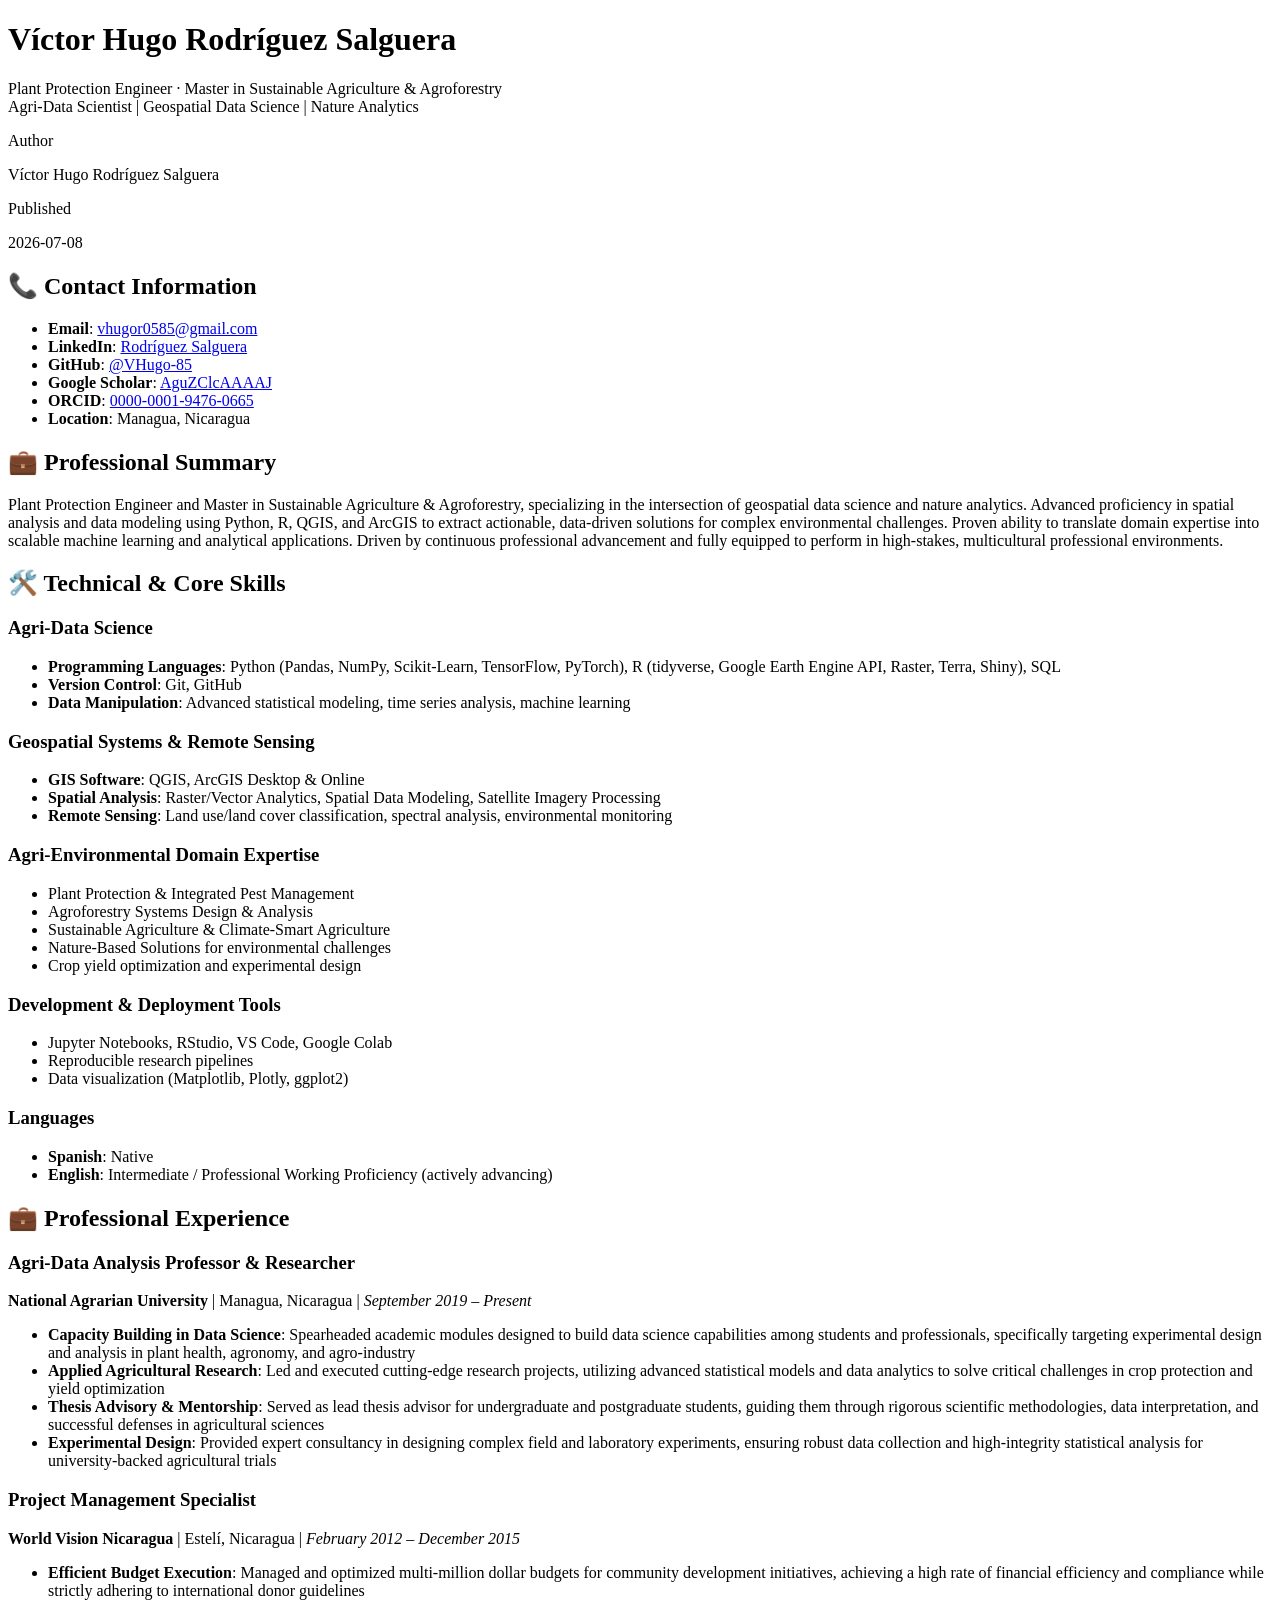
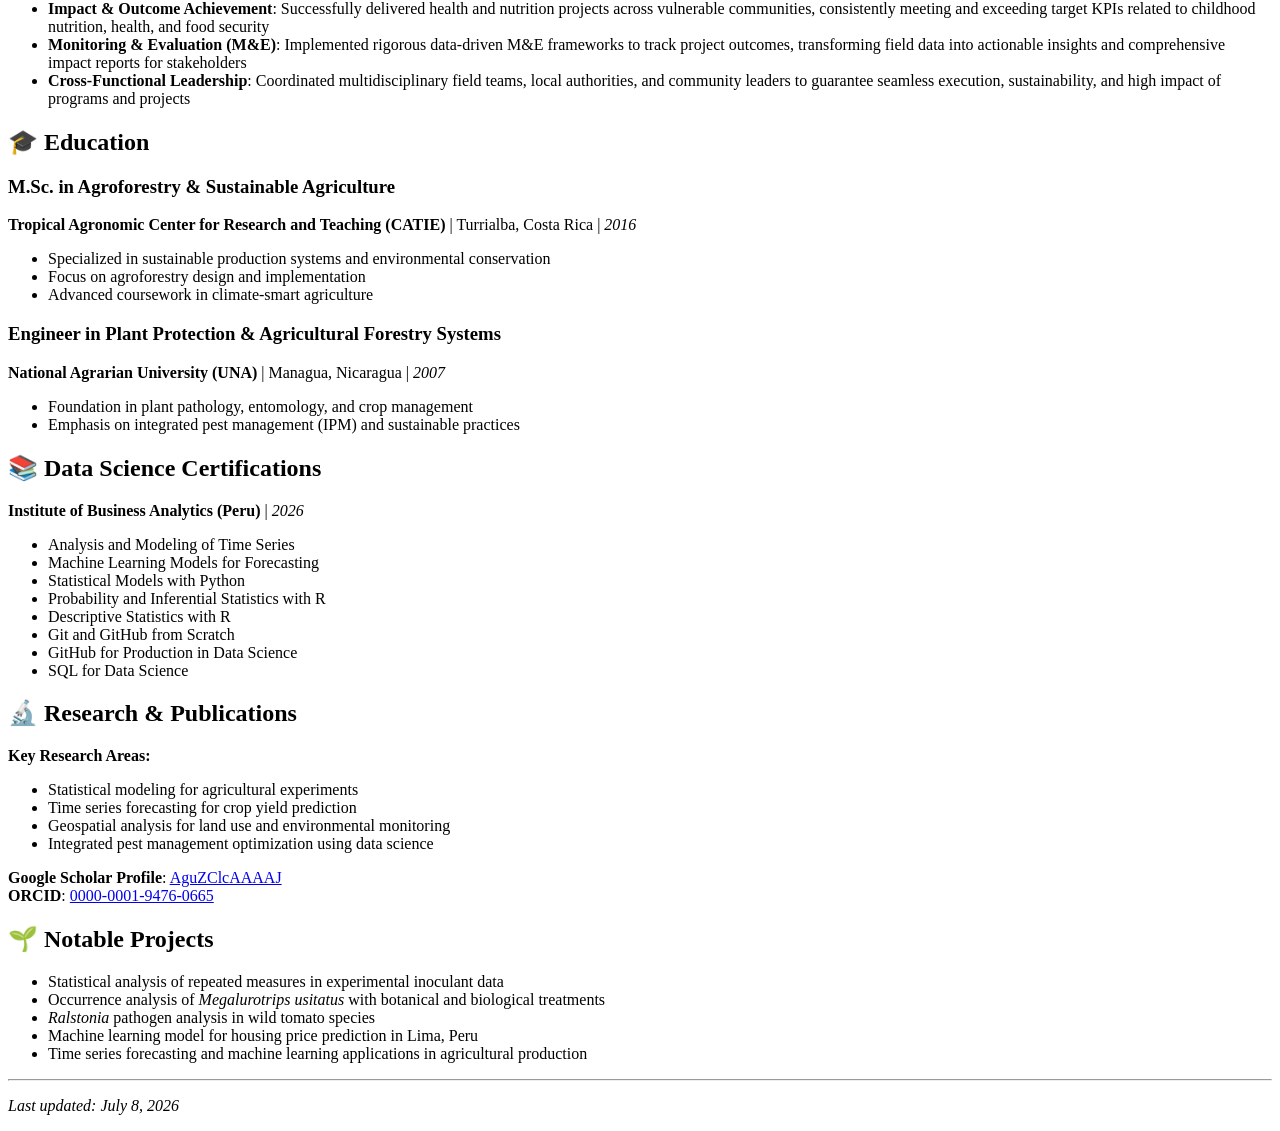
==== docs/resume.html @ 68adf948 "Create resume.html for GitHub Pages" ====
<!DOCTYPE html>
<html xmlns="http://www.w3.org/1999/xhtml" lang="en" xml:lang="en"><head>
<meta charset="utf-8">
<meta name="generator" content="quarto-1.3.450">
<meta name="viewport" content="width=device-width, initial-scale=1.0, user-scalable=yes">
<meta name="author" content="Víctor Hugo Rodríguez Salguera">
<title>Víctor Hugo Rodríguez Salguera</title>
<style>
code{white-space: pre-wrap;}
span.smallcaps{font-variant: small-caps;}
div.columns{display: flex; gap: min(4vw, 1.5em);}
div.column{flex: auto; overflow-x: auto;}
div.hanging-indent{margin-left: 1.5em; text-indent: -1.5em;}
ul.task-list{list-style: none;}
ul.task-list li input[type="checkbox"]{width: 0.8em; margin: 0 0.8em 0.2em -1.6em; vertical-align: middle;}
</style>
<link rel="stylesheet" href="styles.css">
</head>
<body>
<header id="title-block-header" class="quarto-title-block default">
<div class="quarto-title">
<h1 class="title">Víctor Hugo Rodríguez Salguera</h1>
<p class="subtitle">Plant Protection Engineer · Master in Sustainable Agriculture &amp; Agroforestry<br>Agri-Data Scientist | Geospatial Data Science | Nature Analytics</p>
</div>
<div class="quarto-meta">
<div>
<div class="quarto-meta-row">
<div class="quarto-meta-label">Author</div>
<div class="quarto-meta-content">
<p>Víctor Hugo Rodríguez Salguera</p>
</div>
</div>
</div>
<div>
<div class="quarto-meta-row">
<div class="quarto-meta-label">Published</div>
<div class="quarto-meta-content">
<p><span id="today">2026-07-08</span></p>
</div>
</div>
</div>
</div>
</header>
<section id="contact-information" class="level2">
<h2>📞 Contact Information</h2>
<ul>
<li><strong>Email</strong>: <a href="mailto:vhugor0585@gmail.com">vhugor0585@gmail.com</a></li>
<li><strong>LinkedIn</strong>: <a href="https://www.linkedin.com/in/rodr%C3%ADguez-salguera/?skipRedirect=true">Rodríguez Salguera</a></li>
<li><strong>GitHub</strong>: <a href="https://github.com/VHugo-85">@VHugo-85</a></li>
<li><strong>Google Scholar</strong>: <a href="https://scholar.google.com/citations?user=AguZClcAAAAJ&hl=es">AguZClcAAAAJ</a></li>
<li><strong>ORCID</strong>: <a href="https://orcid.org/0000-0001-9476-0665">0000-0001-9476-0665</a></li>
<li><strong>Location</strong>: Managua, Nicaragua</li>
</ul>
</section>
<section id="professional-summary" class="level2">
<h2>💼 Professional Summary</h2>
<p>Plant Protection Engineer and Master in Sustainable Agriculture &amp; Agroforestry, specializing in the intersection of geospatial data science and nature analytics. Advanced proficiency in spatial analysis and data modeling using Python, R, QGIS, and ArcGIS to extract actionable, data-driven solutions for complex environmental challenges. Proven ability to translate domain expertise into scalable machine learning and analytical applications. Driven by continuous professional advancement and fully equipped to perform in high-stakes, multicultural professional environments.</p>
</section>
<section id="technical-core-skills" class="level2">
<h2>🛠️ Technical &amp; Core Skills</h2>
<section id="agri-data-science" class="level3">
<h3>Agri-Data Science</h3>
<ul>
<li><strong>Programming Languages</strong>: Python (Pandas, NumPy, Scikit-Learn, TensorFlow, PyTorch), R (tidyverse, Google Earth Engine API, Raster, Terra, Shiny), SQL</li>
<li><strong>Version Control</strong>: Git, GitHub</li>
<li><strong>Data Manipulation</strong>: Advanced statistical modeling, time series analysis, machine learning</li>
</ul>
</section>
<section id="geospatial-systems-remote-sensing" class="level3">
<h3>Geospatial Systems &amp; Remote Sensing</h3>
<ul>
<li><strong>GIS Software</strong>: QGIS, ArcGIS Desktop &amp; Online</li>
<li><strong>Spatial Analysis</strong>: Raster/Vector Analytics, Spatial Data Modeling, Satellite Imagery Processing</li>
<li><strong>Remote Sensing</strong>: Land use/land cover classification, spectral analysis, environmental monitoring</li>
</ul>
</section>
<section id="agri-environmental-domain-expertise" class="level3">
<h3>Agri-Environmental Domain Expertise</h3>
<ul>
<li>Plant Protection &amp; Integrated Pest Management</li>
<li>Agroforestry Systems Design &amp; Analysis</li>
<li>Sustainable Agriculture &amp; Climate-Smart Agriculture</li>
<li>Nature-Based Solutions for environmental challenges</li>
<li>Crop yield optimization and experimental design</li>
</ul>
</section>
<section id="development-deployment-tools" class="level3">
<h3>Development &amp; Deployment Tools</h3>
<ul>
<li>Jupyter Notebooks, RStudio, VS Code, Google Colab</li>
<li>Reproducible research pipelines</li>
<li>Data visualization (Matplotlib, Plotly, ggplot2)</li>
</ul>
</section>
<section id="languages" class="level3">
<h3>Languages</h3>
<ul>
<li><strong>Spanish</strong>: Native</li>
<li><strong>English</strong>: Intermediate / Professional Working Proficiency (actively advancing)</li>
</ul>
</section>
</section>
<section id="professional-experience" class="level2">
<h2>💼 Professional Experience</h2>
<section id="agri-data-analysis-professor-researcher" class="level3">
<h3>Agri-Data Analysis Professor &amp; Researcher</h3>
<p><strong>National Agrarian University</strong> | Managua, Nicaragua | <em>September 2019 – Present</em></p>
<ul>
<li><strong>Capacity Building in Data Science</strong>: Spearheaded academic modules designed to build data science capabilities among students and professionals, specifically targeting experimental design and analysis in plant health, agronomy, and agro-industry</li>
<li><strong>Applied Agricultural Research</strong>: Led and executed cutting-edge research projects, utilizing advanced statistical models and data analytics to solve critical challenges in crop protection and yield optimization</li>
<li><strong>Thesis Advisory &amp; Mentorship</strong>: Served as lead thesis advisor for undergraduate and postgraduate students, guiding them through rigorous scientific methodologies, data interpretation, and successful defenses in agricultural sciences</li>
<li><strong>Experimental Design</strong>: Provided expert consultancy in designing complex field and laboratory experiments, ensuring robust data collection and high-integrity statistical analysis for university-backed agricultural trials</li>
</ul>
</section>
<section id="project-management-specialist" class="level3">
<h3>Project Management Specialist</h3>
<p><strong>World Vision Nicaragua</strong> | Estelí, Nicaragua | <em>February 2012 – December 2015</em></p>
<ul>
<li><strong>Efficient Budget Execution</strong>: Managed and optimized multi-million dollar budgets for community development initiatives, achieving a high rate of financial efficiency and compliance while strictly adhering to international donor guidelines</li>
<li><strong>Impact &amp; Outcome Achievement</strong>: Successfully delivered health and nutrition projects across vulnerable communities, consistently meeting and exceeding target KPIs related to childhood nutrition, health, and food security</li>
<li><strong>Monitoring &amp; Evaluation (M&amp;E)</strong>: Implemented rigorous data-driven M&amp;E frameworks to track project outcomes, transforming field data into actionable insights and comprehensive impact reports for stakeholders</li>
<li><strong>Cross-Functional Leadership</strong>: Coordinated multidisciplinary field teams, local authorities, and community leaders to guarantee seamless execution, sustainability, and high impact of programs and projects</li>
</ul>
</section>
</section>
<section id="education" class="level2">
<h2>🎓 Education</h2>
<section id="m.sc.-in-agroforestry-sustainable-agriculture" class="level3">
<h3>M.Sc. in Agroforestry &amp; Sustainable Agriculture</h3>
<p><strong>Tropical Agronomic Center for Research and Teaching (CATIE)</strong> | Turrialba, Costa Rica | <em>2016</em></p>
<ul>
<li>Specialized in sustainable production systems and environmental conservation</li>
<li>Focus on agroforestry design and implementation</li>
<li>Advanced coursework in climate-smart agriculture</li>
</ul>
</section>
<section id="engineer-in-plant-protection-agricultural-forestry-systems" class="level3">
<h3>Engineer in Plant Protection &amp; Agricultural Forestry Systems</h3>
<p><strong>National Agrarian University (UNA)</strong> | Managua, Nicaragua | <em>2007</em></p>
<ul>
<li>Foundation in plant pathology, entomology, and crop management</li>
<li>Emphasis on integrated pest management (IPM) and sustainable practices</li>
</ul>
</section>
</section>
<section id="data-science-certifications" class="level2">
<h2>📚 Data Science Certifications</h2>
<p><strong>Institute of Business Analytics (Peru)</strong> | <em>2026</em></p>
<ul>
<li>Analysis and Modeling of Time Series</li>
<li>Machine Learning Models for Forecasting</li>
<li>Statistical Models with Python</li>
<li>Probability and Inferential Statistics with R</li>
<li>Descriptive Statistics with R</li>
<li>Git and GitHub from Scratch</li>
<li>GitHub for Production in Data Science</li>
<li>SQL for Data Science</li>
</ul>
</section>
<section id="research-publications" class="level2">
<h2>🔬 Research &amp; Publications</h2>
<p><strong>Key Research Areas:</strong></p>
<ul>
<li>Statistical modeling for agricultural experiments</li>
<li>Time series forecasting for crop yield prediction</li>
<li>Geospatial analysis for land use and environmental monitoring</li>
<li>Integrated pest management optimization using data science</li>
</ul>
<p><strong>Google Scholar Profile</strong>: <a href="https://scholar.google.com/citations?user=AguZClcAAAAJ&hl=es">AguZClcAAAAJ</a><br>
<strong>ORCID</strong>: <a href="https://orcid.org/0000-0001-9476-0665">0000-0001-9476-0665</a></p>
</section>
<section id="notable-projects" class="level2">
<h2>🌱 Notable Projects</h2>
<ul>
<li>Statistical analysis of repeated measures in experimental inoculant data</li>
<li>Occurrence analysis of <em>Megalurotrips usitatus</em> with botanical and biological treatments</li>
<li><em>Ralstonia</em> pathogen analysis in wild tomato species</li>
<li>Machine learning model for housing price prediction in Lima, Peru</li>
<li>Time series forecasting and machine learning applications in agricultural production</li>
</ul>
</section>
<hr>
<p><em>Last updated: July 8, 2026</em></p>
</body></html>
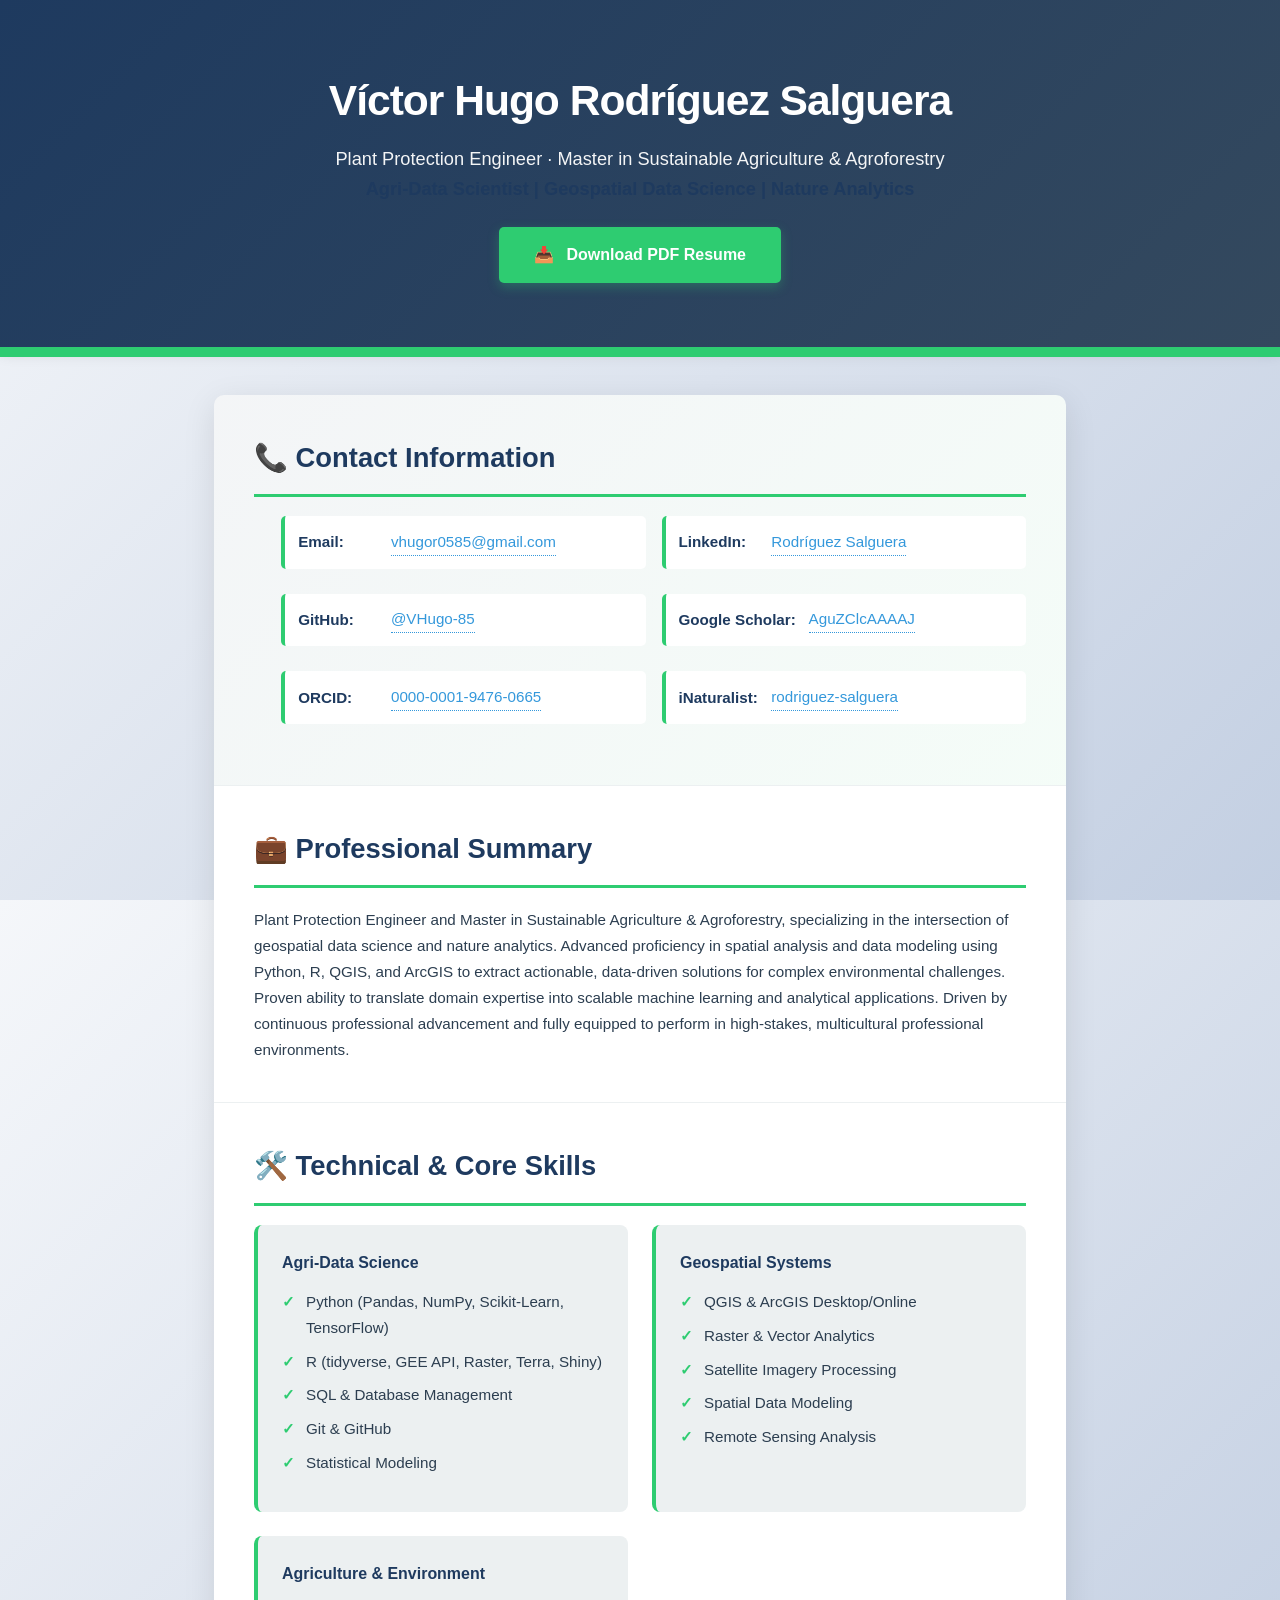
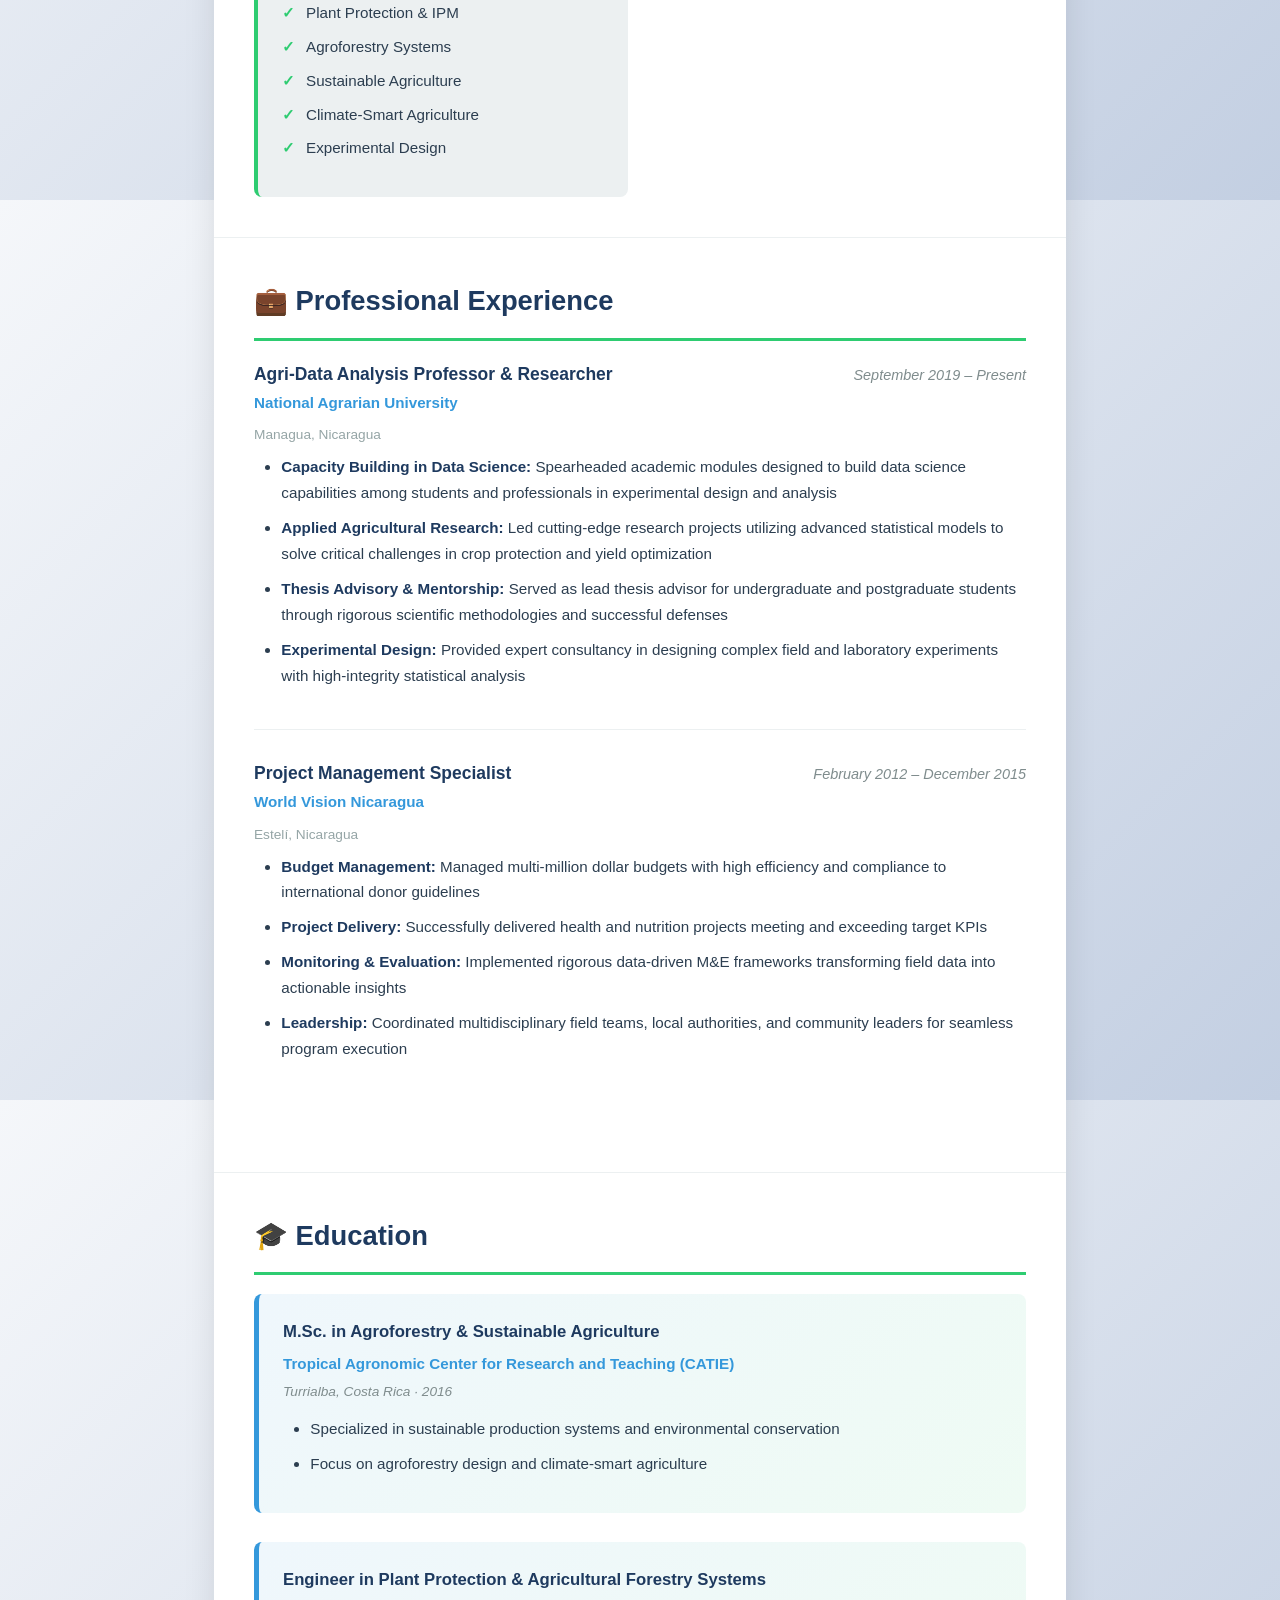
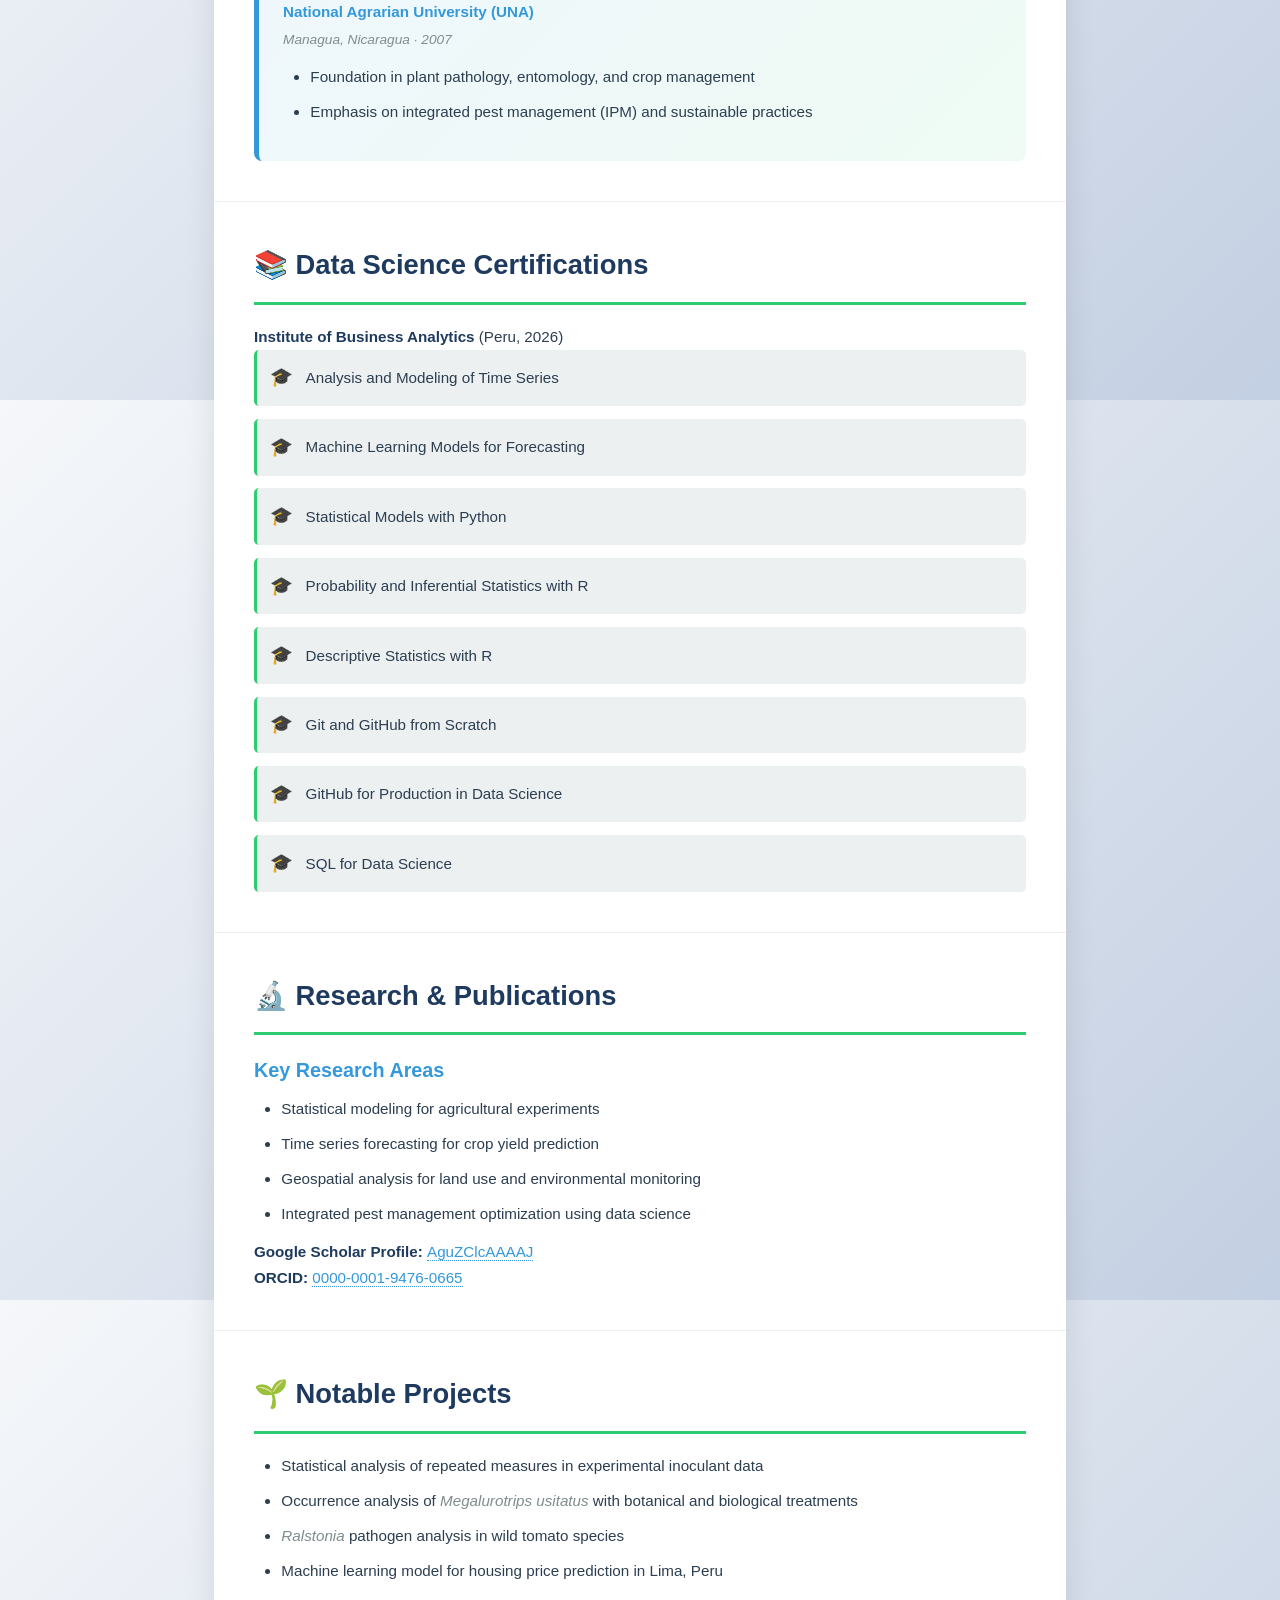
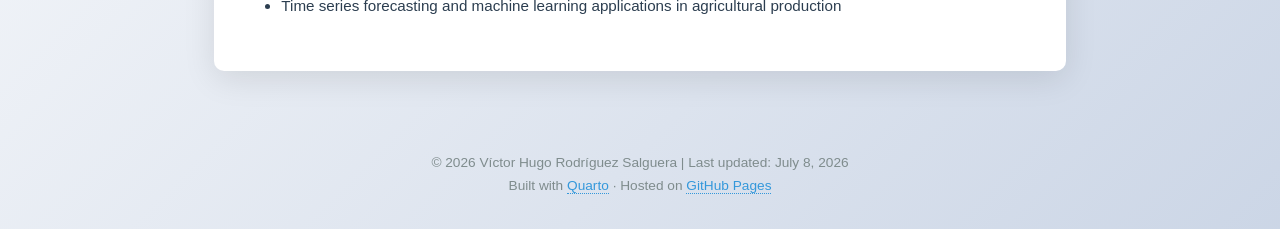
==== commit f987c327: "Update resume.html and styles.css with professional design and PDF download button" ====
--- a/docs/resume.html
+++ b/docs/resume.html
@@ -1,184 +1,194 @@
 <!DOCTYPE html>
-<html xmlns="http://www.w3.org/1999/xhtml" lang="en" xml:lang="en"><head>
-<meta charset="utf-8">
-<meta name="generator" content="quarto-1.3.450">
-<meta name="viewport" content="width=device-width, initial-scale=1.0, user-scalable=yes">
-<meta name="author" content="Víctor Hugo Rodríguez Salguera">
-<title>Víctor Hugo Rodríguez Salguera</title>
-<style>
-code{white-space: pre-wrap;}
-span.smallcaps{font-variant: small-caps;}
-div.columns{display: flex; gap: min(4vw, 1.5em);}
-div.column{flex: auto; overflow-x: auto;}
-div.hanging-indent{margin-left: 1.5em; text-indent: -1.5em;}
-ul.task-list{list-style: none;}
-ul.task-list li input[type="checkbox"]{width: 0.8em; margin: 0 0.8em 0.2em -1.6em; vertical-align: middle;}
-</style>
-<link rel="stylesheet" href="styles.css">
+<html lang="en">
+<head>
+    <meta charset="UTF-8">
+    <meta name="viewport" content="width=device-width, initial-scale=1.0">
+    <meta name="description" content="Professional Resume - Víctor Hugo Rodríguez Salguera | Agri-Data Scientist">
+    <meta name="author" content="Víctor Hugo Rodríguez Salguera">
+    <title>Víctor Hugo Rodríguez Salguera | Agri-Data Scientist</title>
+    <link rel="stylesheet" href="styles.css">
 </head>
 <body>
-<header id="title-block-header" class="quarto-title-block default">
-<div class="quarto-title">
-<h1 class="title">Víctor Hugo Rodríguez Salguera</h1>
-<p class="subtitle">Plant Protection Engineer · Master in Sustainable Agriculture &amp; Agroforestry<br>Agri-Data Scientist | Geospatial Data Science | Nature Analytics</p>
-</div>
-<div class="quarto-meta">
-<div>
-<div class="quarto-meta-row">
-<div class="quarto-meta-label">Author</div>
-<div class="quarto-meta-content">
-<p>Víctor Hugo Rodríguez Salguera</p>
-</div>
-</div>
-</div>
-<div>
-<div class="quarto-meta-row">
-<div class="quarto-meta-label">Published</div>
-<div class="quarto-meta-content">
-<p><span id="today">2026-07-08</span></p>
-</div>
-</div>
-</div>
-</div>
-</header>
-<section id="contact-information" class="level2">
-<h2>📞 Contact Information</h2>
-<ul>
-<li><strong>Email</strong>: <a href="mailto:vhugor0585@gmail.com">vhugor0585@gmail.com</a></li>
-<li><strong>LinkedIn</strong>: <a href="https://www.linkedin.com/in/rodr%C3%ADguez-salguera/?skipRedirect=true">Rodríguez Salguera</a></li>
-<li><strong>GitHub</strong>: <a href="https://github.com/VHugo-85">@VHugo-85</a></li>
-<li><strong>Google Scholar</strong>: <a href="https://scholar.google.com/citations?user=AguZClcAAAAJ&hl=es">AguZClcAAAAJ</a></li>
-<li><strong>ORCID</strong>: <a href="https://orcid.org/0000-0001-9476-0665">0000-0001-9476-0665</a></li>
-<li><strong>Location</strong>: Managua, Nicaragua</li>
-</ul>
-</section>
-<section id="professional-summary" class="level2">
-<h2>💼 Professional Summary</h2>
-<p>Plant Protection Engineer and Master in Sustainable Agriculture &amp; Agroforestry, specializing in the intersection of geospatial data science and nature analytics. Advanced proficiency in spatial analysis and data modeling using Python, R, QGIS, and ArcGIS to extract actionable, data-driven solutions for complex environmental challenges. Proven ability to translate domain expertise into scalable machine learning and analytical applications. Driven by continuous professional advancement and fully equipped to perform in high-stakes, multicultural professional environments.</p>
-</section>
-<section id="technical-core-skills" class="level2">
-<h2>🛠️ Technical &amp; Core Skills</h2>
-<section id="agri-data-science" class="level3">
-<h3>Agri-Data Science</h3>
-<ul>
-<li><strong>Programming Languages</strong>: Python (Pandas, NumPy, Scikit-Learn, TensorFlow, PyTorch), R (tidyverse, Google Earth Engine API, Raster, Terra, Shiny), SQL</li>
-<li><strong>Version Control</strong>: Git, GitHub</li>
-<li><strong>Data Manipulation</strong>: Advanced statistical modeling, time series analysis, machine learning</li>
-</ul>
-</section>
-<section id="geospatial-systems-remote-sensing" class="level3">
-<h3>Geospatial Systems &amp; Remote Sensing</h3>
-<ul>
-<li><strong>GIS Software</strong>: QGIS, ArcGIS Desktop &amp; Online</li>
-<li><strong>Spatial Analysis</strong>: Raster/Vector Analytics, Spatial Data Modeling, Satellite Imagery Processing</li>
-<li><strong>Remote Sensing</strong>: Land use/land cover classification, spectral analysis, environmental monitoring</li>
-</ul>
-</section>
-<section id="agri-environmental-domain-expertise" class="level3">
-<h3>Agri-Environmental Domain Expertise</h3>
-<ul>
-<li>Plant Protection &amp; Integrated Pest Management</li>
-<li>Agroforestry Systems Design &amp; Analysis</li>
-<li>Sustainable Agriculture &amp; Climate-Smart Agriculture</li>
-<li>Nature-Based Solutions for environmental challenges</li>
-<li>Crop yield optimization and experimental design</li>
-</ul>
-</section>
-<section id="development-deployment-tools" class="level3">
-<h3>Development &amp; Deployment Tools</h3>
-<ul>
-<li>Jupyter Notebooks, RStudio, VS Code, Google Colab</li>
-<li>Reproducible research pipelines</li>
-<li>Data visualization (Matplotlib, Plotly, ggplot2)</li>
-</ul>
-</section>
-<section id="languages" class="level3">
-<h3>Languages</h3>
-<ul>
-<li><strong>Spanish</strong>: Native</li>
-<li><strong>English</strong>: Intermediate / Professional Working Proficiency (actively advancing)</li>
-</ul>
-</section>
-</section>
-<section id="professional-experience" class="level2">
-<h2>💼 Professional Experience</h2>
-<section id="agri-data-analysis-professor-researcher" class="level3">
-<h3>Agri-Data Analysis Professor &amp; Researcher</h3>
-<p><strong>National Agrarian University</strong> | Managua, Nicaragua | <em>September 2019 – Present</em></p>
-<ul>
-<li><strong>Capacity Building in Data Science</strong>: Spearheaded academic modules designed to build data science capabilities among students and professionals, specifically targeting experimental design and analysis in plant health, agronomy, and agro-industry</li>
-<li><strong>Applied Agricultural Research</strong>: Led and executed cutting-edge research projects, utilizing advanced statistical models and data analytics to solve critical challenges in crop protection and yield optimization</li>
-<li><strong>Thesis Advisory &amp; Mentorship</strong>: Served as lead thesis advisor for undergraduate and postgraduate students, guiding them through rigorous scientific methodologies, data interpretation, and successful defenses in agricultural sciences</li>
-<li><strong>Experimental Design</strong>: Provided expert consultancy in designing complex field and laboratory experiments, ensuring robust data collection and high-integrity statistical analysis for university-backed agricultural trials</li>
-</ul>
-</section>
-<section id="project-management-specialist" class="level3">
-<h3>Project Management Specialist</h3>
-<p><strong>World Vision Nicaragua</strong> | Estelí, Nicaragua | <em>February 2012 – December 2015</em></p>
-<ul>
-<li><strong>Efficient Budget Execution</strong>: Managed and optimized multi-million dollar budgets for community development initiatives, achieving a high rate of financial efficiency and compliance while strictly adhering to international donor guidelines</li>
-<li><strong>Impact &amp; Outcome Achievement</strong>: Successfully delivered health and nutrition projects across vulnerable communities, consistently meeting and exceeding target KPIs related to childhood nutrition, health, and food security</li>
-<li><strong>Monitoring &amp; Evaluation (M&amp;E)</strong>: Implemented rigorous data-driven M&amp;E frameworks to track project outcomes, transforming field data into actionable insights and comprehensive impact reports for stakeholders</li>
-<li><strong>Cross-Functional Leadership</strong>: Coordinated multidisciplinary field teams, local authorities, and community leaders to guarantee seamless execution, sustainability, and high impact of programs and projects</li>
-</ul>
-</section>
-</section>
-<section id="education" class="level2">
-<h2>🎓 Education</h2>
-<section id="m.sc.-in-agroforestry-sustainable-agriculture" class="level3">
-<h3>M.Sc. in Agroforestry &amp; Sustainable Agriculture</h3>
-<p><strong>Tropical Agronomic Center for Research and Teaching (CATIE)</strong> | Turrialba, Costa Rica | <em>2016</em></p>
-<ul>
-<li>Specialized in sustainable production systems and environmental conservation</li>
-<li>Focus on agroforestry design and implementation</li>
-<li>Advanced coursework in climate-smart agriculture</li>
-</ul>
-</section>
-<section id="engineer-in-plant-protection-agricultural-forestry-systems" class="level3">
-<h3>Engineer in Plant Protection &amp; Agricultural Forestry Systems</h3>
-<p><strong>National Agrarian University (UNA)</strong> | Managua, Nicaragua | <em>2007</em></p>
-<ul>
-<li>Foundation in plant pathology, entomology, and crop management</li>
-<li>Emphasis on integrated pest management (IPM) and sustainable practices</li>
-</ul>
-</section>
-</section>
-<section id="data-science-certifications" class="level2">
-<h2>📚 Data Science Certifications</h2>
-<p><strong>Institute of Business Analytics (Peru)</strong> | <em>2026</em></p>
-<ul>
-<li>Analysis and Modeling of Time Series</li>
-<li>Machine Learning Models for Forecasting</li>
-<li>Statistical Models with Python</li>
-<li>Probability and Inferential Statistics with R</li>
-<li>Descriptive Statistics with R</li>
-<li>Git and GitHub from Scratch</li>
-<li>GitHub for Production in Data Science</li>
-<li>SQL for Data Science</li>
-</ul>
-</section>
-<section id="research-publications" class="level2">
-<h2>🔬 Research &amp; Publications</h2>
-<p><strong>Key Research Areas:</strong></p>
-<ul>
-<li>Statistical modeling for agricultural experiments</li>
-<li>Time series forecasting for crop yield prediction</li>
-<li>Geospatial analysis for land use and environmental monitoring</li>
-<li>Integrated pest management optimization using data science</li>
-</ul>
-<p><strong>Google Scholar Profile</strong>: <a href="https://scholar.google.com/citations?user=AguZClcAAAAJ&hl=es">AguZClcAAAAJ</a><br>
-<strong>ORCID</strong>: <a href="https://orcid.org/0000-0001-9476-0665">0000-0001-9476-0665</a></p>
-</section>
-<section id="notable-projects" class="level2">
-<h2>🌱 Notable Projects</h2>
-<ul>
-<li>Statistical analysis of repeated measures in experimental inoculant data</li>
-<li>Occurrence analysis of <em>Megalurotrips usitatus</em> with botanical and biological treatments</li>
-<li><em>Ralstonia</em> pathogen analysis in wild tomato species</li>
-<li>Machine learning model for housing price prediction in Lima, Peru</li>
-<li>Time series forecasting and machine learning applications in agricultural production</li>
-</ul>
-</section>
-<hr>
-<p><em>Last updated: July 8, 2026</em></p>
-</body></html>
+    <header>
+        <div class="header-content">
+            <h1>Víctor Hugo Rodríguez Salguera</h1>
+            <p class="subtitle">
+                Plant Protection Engineer · Master in Sustainable Agriculture & Agroforestry<br>
+                <strong>Agri-Data Scientist | Geospatial Data Science | Nature Analytics</strong>
+            </p>
+            <a href="resume.pdf" class="download-btn" download>Download PDF Resume</a>
+        </div>
+    </header>
+
+    <div class="container">
+        <main>
+            <!-- Contact Section -->
+            <section class="contact-section">
+                <h2>📞 Contact Information</h2>
+                <ul>
+                    <li><strong>Email:</strong> <a href="mailto:vhugor0585@gmail.com">vhugor0585@gmail.com</a></li>
+                    <li><strong>LinkedIn:</strong> <a href="https://www.linkedin.com/in/rodr%C3%ADguez-salguera/?skipRedirect=true" target="_blank">Rodríguez Salguera</a></li>
+                    <li><strong>GitHub:</strong> <a href="https://github.com/VHugo-85" target="_blank">@VHugo-85</a></li>
+                    <li><strong>Google Scholar:</strong> <a href="https://scholar.google.com/citations?user=AguZClcAAAAJ&hl=es" target="_blank">AguZClcAAAAJ</a></li>
+                    <li><strong>ORCID:</strong> <a href="https://orcid.org/0000-0001-9476-0665" target="_blank">0000-0001-9476-0665</a></li>
+                    <li><strong>iNaturalist:</strong> <a href="https://www.inaturalist.org/people/rodriguez-salguera" target="_blank">rodriguez-salguera</a></li>
+                </ul>
+            </section>
+
+            <!-- Professional Summary -->
+            <section>
+                <h2>💼 Professional Summary</h2>
+                <p>Plant Protection Engineer and Master in Sustainable Agriculture & Agroforestry, specializing in the intersection of geospatial data science and nature analytics. Advanced proficiency in spatial analysis and data modeling using Python, R, QGIS, and ArcGIS to extract actionable, data-driven solutions for complex environmental challenges. Proven ability to translate domain expertise into scalable machine learning and analytical applications. Driven by continuous professional advancement and fully equipped to perform in high-stakes, multicultural professional environments.</p>
+            </section>
+
+            <!-- Technical Skills -->
+            <section>
+                <h2>🛠️ Technical & Core Skills</h2>
+                <div class="skills-grid">
+                    <div class="skill-category">
+                        <h4>Agri-Data Science</h4>
+                        <ul>
+                            <li>Python (Pandas, NumPy, Scikit-Learn, TensorFlow)</li>
+                            <li>R (tidyverse, GEE API, Raster, Terra, Shiny)</li>
+                            <li>SQL & Database Management</li>
+                            <li>Git & GitHub</li>
+                            <li>Statistical Modeling</li>
+                        </ul>
+                    </div>
+                    <div class="skill-category">
+                        <h4>Geospatial Systems</h4>
+                        <ul>
+                            <li>QGIS & ArcGIS Desktop/Online</li>
+                            <li>Raster & Vector Analytics</li>
+                            <li>Satellite Imagery Processing</li>
+                            <li>Spatial Data Modeling</li>
+                            <li>Remote Sensing Analysis</li>
+                        </ul>
+                    </div>
+                    <div class="skill-category">
+                        <h4>Agriculture & Environment</h4>
+                        <ul>
+                            <li>Plant Protection & IPM</li>
+                            <li>Agroforestry Systems</li>
+                            <li>Sustainable Agriculture</li>
+                            <li>Climate-Smart Agriculture</li>
+                            <li>Experimental Design</li>
+                        </ul>
+                    </div>
+                </div>
+            </section>
+
+            <!-- Professional Experience -->
+            <section>
+                <h2>💼 Professional Experience</h2>
+                
+                <div class="job-entry">
+                    <div class="job-header">
+                        <div>
+                            <div class="job-title">Agri-Data Analysis Professor & Researcher</div>
+                            <div class="job-company">National Agrarian University</div>
+                        </div>
+                        <div class="job-date">September 2019 – Present</div>
+                    </div>
+                    <div class="job-location">Managua, Nicaragua</div>
+                    <ul>
+                        <li><strong>Capacity Building in Data Science:</strong> Spearheaded academic modules designed to build data science capabilities among students and professionals in experimental design and analysis</li>
+                        <li><strong>Applied Agricultural Research:</strong> Led cutting-edge research projects utilizing advanced statistical models to solve critical challenges in crop protection and yield optimization</li>
+                        <li><strong>Thesis Advisory & Mentorship:</strong> Served as lead thesis advisor for undergraduate and postgraduate students through rigorous scientific methodologies and successful defenses</li>
+                        <li><strong>Experimental Design:</strong> Provided expert consultancy in designing complex field and laboratory experiments with high-integrity statistical analysis</li>
+                    </ul>
+                </div>
+
+                <div class="job-entry">
+                    <div class="job-header">
+                        <div>
+                            <div class="job-title">Project Management Specialist</div>
+                            <div class="job-company">World Vision Nicaragua</div>
+                        </div>
+                        <div class="job-date">February 2012 – December 2015</div>
+                    </div>
+                    <div class="job-location">Estelí, Nicaragua</div>
+                    <ul>
+                        <li><strong>Budget Management:</strong> Managed multi-million dollar budgets with high efficiency and compliance to international donor guidelines</li>
+                        <li><strong>Project Delivery:</strong> Successfully delivered health and nutrition projects meeting and exceeding target KPIs</li>
+                        <li><strong>Monitoring & Evaluation:</strong> Implemented rigorous data-driven M&E frameworks transforming field data into actionable insights</li>
+                        <li><strong>Leadership:</strong> Coordinated multidisciplinary field teams, local authorities, and community leaders for seamless program execution</li>
+                    </ul>
+                </div>
+            </section>
+
+            <!-- Education -->
+            <section>
+                <h2>🎓 Education</h2>
+                
+                <div class="education-entry">
+                    <div class="degree">M.Sc. in Agroforestry & Sustainable Agriculture</div>
+                    <div class="university">Tropical Agronomic Center for Research and Teaching (CATIE)</div>
+                    <div class="year">Turrialba, Costa Rica · 2016</div>
+                    <ul style="margin-top: 0.8rem;">
+                        <li>Specialized in sustainable production systems and environmental conservation</li>
+                        <li>Focus on agroforestry design and climate-smart agriculture</li>
+                    </ul>
+                </div>
+
+                <div class="education-entry">
+                    <div class="degree">Engineer in Plant Protection & Agricultural Forestry Systems</div>
+                    <div class="university">National Agrarian University (UNA)</div>
+                    <div class="year">Managua, Nicaragua · 2007</div>
+                    <ul style="margin-top: 0.8rem;">
+                        <li>Foundation in plant pathology, entomology, and crop management</li>
+                        <li>Emphasis on integrated pest management (IPM) and sustainable practices</li>
+                    </ul>
+                </div>
+            </section>
+
+            <!-- Certifications -->
+            <section>
+                <h2>📚 Data Science Certifications</h2>
+                <p><strong>Institute of Business Analytics</strong> (Peru, 2026)</p>
+                <div class="certifications-list">
+                    <div class="cert-item">Analysis and Modeling of Time Series</div>
+                    <div class="cert-item">Machine Learning Models for Forecasting</div>
+                    <div class="cert-item">Statistical Models with Python</div>
+                    <div class="cert-item">Probability and Inferential Statistics with R</div>
+                    <div class="cert-item">Descriptive Statistics with R</div>
+                    <div class="cert-item">Git and GitHub from Scratch</div>
+                    <div class="cert-item">GitHub for Production in Data Science</div>
+                    <div class="cert-item">SQL for Data Science</div>
+                </div>
+            </section>
+
+            <!-- Research & Publications -->
+            <section>
+                <h2>🔬 Research & Publications</h2>
+                <h3>Key Research Areas</h3>
+                <ul>
+                    <li>Statistical modeling for agricultural experiments</li>
+                    <li>Time series forecasting for crop yield prediction</li>
+                    <li>Geospatial analysis for land use and environmental monitoring</li>
+                    <li>Integrated pest management optimization using data science</li>
+                </ul>
+                <p><strong>Google Scholar Profile:</strong> <a href="https://scholar.google.com/citations?user=AguZClcAAAAJ&hl=es" target="_blank">AguZClcAAAAJ</a><br>
+                <strong>ORCID:</strong> <a href="https://orcid.org/0000-0001-9476-0665" target="_blank">0000-0001-9476-0665</a></p>
+            </section>
+
+            <!-- Notable Projects -->
+            <section>
+                <h2>🌱 Notable Projects</h2>
+                <ul>
+                    <li>Statistical analysis of repeated measures in experimental inoculant data</li>
+                    <li>Occurrence analysis of <em>Megalurotrips usitatus</em> with botanical and biological treatments</li>
+                    <li><em>Ralstonia</em> pathogen analysis in wild tomato species</li>
+                    <li>Machine learning model for housing price prediction in Lima, Peru</li>
+                    <li>Time series forecasting and machine learning applications in agricultural production</li>
+                </ul>
+            </section>
+        </main>
+    </div>
+
+    <footer>
+        <p>© 2026 Víctor Hugo Rodríguez Salguera | Last updated: July 8, 2026</p>
+        <p>Built with <a href="https://quarto.org" target="_blank">Quarto</a> · Hosted on <a href="https://pages.github.com" target="_blank">GitHub Pages</a></p>
+    </footer>
+</body>
+</html>
--- a/docs/styles.css
+++ b/docs/styles.css
@@ -0,0 +1,437 @@
+/* Professional Resume Styles */
+
+:root {
+  --primary-color: #1e3a5f;
+  --accent-color: #2ecc71;
+  --secondary-accent: #3498db;
+  --text-color: #2c3e50;
+  --light-gray: #ecf0f1;
+  --border-color: #bdc3c7;
+  --success: #27ae60;
+  --info: #2980b9;
+}
+
+* {
+  margin: 0;
+  padding: 0;
+  box-sizing: border-box;
+}
+
+html, body {
+  height: 100%;
+}
+
+body {
+  color: var(--text-color);
+  line-height: 1.7;
+  font-family: 'Segoe UI', Tahoma, Geneva, Verdana, sans-serif;
+  font-size: 0.95rem;
+  background: linear-gradient(135deg, #f5f7fa 0%, #c3cfe2 100%);
+  min-height: 100vh;
+}
+
+/* Header Section */
+header {
+  background: linear-gradient(135deg, var(--primary-color) 0%, #34495e 100%);
+  color: white;
+  padding: 4rem 2rem;
+  text-align: center;
+  box-shadow: 0 4px 15px rgba(0, 0, 0, 0.2);
+  position: relative;
+}
+
+header::after {
+  content: '';
+  position: absolute;
+  bottom: -10px;
+  left: 0;
+  right: 0;
+  height: 10px;
+  background: var(--accent-color);
+}
+
+.header-content {
+  max-width: 900px;
+  margin: 0 auto;
+}
+
+h1 {
+  font-size: 2.8em;
+  font-weight: 700;
+  margin-bottom: 0.5rem;
+  letter-spacing: -1px;
+}
+
+.subtitle {
+  font-size: 1.2em;
+  font-weight: 500;
+  opacity: 0.95;
+  margin-bottom: 1.5rem;
+  line-height: 1.6;
+}
+
+.download-btn {
+  display: inline-block;
+  background: var(--accent-color);
+  color: white;
+  padding: 0.9rem 2.2rem;
+  border: none;
+  border-radius: 5px;
+  font-size: 1rem;
+  font-weight: 600;
+  cursor: pointer;
+  text-decoration: none;
+  transition: all 0.3s cubic-bezier(0.4, 0, 0.2, 1);
+  box-shadow: 0 4px 12px rgba(46, 204, 113, 0.3);
+}
+
+.download-btn:hover {
+  background: #27ae60;
+  transform: translateY(-2px);
+  box-shadow: 0 6px 16px rgba(46, 204, 113, 0.4);
+}
+
+.download-btn::before {
+  content: '📥 ';
+  margin-right: 0.5rem;
+}
+
+/* Main Container */
+.container {
+  max-width: 900px;
+  margin: 3rem auto;
+  padding: 0 1.5rem;
+}
+
+main {
+  background: white;
+  border-radius: 10px;
+  box-shadow: 0 8px 32px rgba(0, 0, 0, 0.1);
+  overflow: hidden;
+}
+
+section {
+  padding: 2.5rem;
+  border-bottom: 1px solid var(--light-gray);
+}
+
+section:last-child {
+  border-bottom: none;
+}
+
+/* Typography */
+h2 {
+  color: var(--primary-color);
+  font-weight: 700;
+  font-size: 1.8em;
+  margin-bottom: 1.2rem;
+  padding-bottom: 0.8rem;
+  border-bottom: 3px solid var(--accent-color);
+  display: flex;
+  align-items: center;
+  gap: 0.8rem;
+}
+
+h3 {
+  color: var(--secondary-accent);
+  font-weight: 600;
+  font-size: 1.3em;
+  margin-top: 1.2rem;
+  margin-bottom: 0.5rem;
+}
+
+h4 {
+  color: var(--text-color);
+  font-weight: 600;
+  font-size: 1.05em;
+  margin-top: 0.8em;
+  margin-bottom: 0.3em;
+}
+
+strong {
+  color: var(--primary-color);
+  font-weight: 700;
+}
+
+em {
+  color: #7f8c8d;
+  font-style: italic;
+}
+
+/* Contact Information */
+.contact-section {
+  background: linear-gradient(135deg, rgba(30, 58, 95, 0.05) 0%, rgba(46, 204, 113, 0.05) 100%);
+}
+
+.contact-section ul {
+  list-style: none;
+  display: grid;
+  grid-template-columns: repeat(auto-fit, minmax(250px, 1fr));
+  gap: 1rem;
+}
+
+.contact-section li {
+  display: flex;
+  align-items: center;
+  gap: 0.8rem;
+  padding: 0.8rem;
+  background: white;
+  border-radius: 5px;
+  border-left: 4px solid var(--accent-color);
+}
+
+.contact-section strong {
+  min-width: 80px;
+}
+
+/* Lists */
+ul, ol {
+  margin-left: 1.8em;
+  margin-top: 0.5em;
+  margin-bottom: 0.8em;
+}
+
+li {
+  margin-bottom: 0.6em;
+  line-height: 1.7;
+}
+
+/* Links */
+a {
+  color: var(--secondary-accent);
+  text-decoration: none;
+  border-bottom: 1px dotted var(--secondary-accent);
+  transition: all 0.3s ease;
+  font-weight: 500;
+}
+
+a:hover {
+  color: var(--primary-color);
+  border-bottom: 2px solid var(--primary-color);
+  padding-bottom: 2px;
+}
+
+/* Job Entry */
+.job-entry {
+  margin-bottom: 1.8rem;
+  padding-bottom: 1.8rem;
+  border-bottom: 1px solid var(--light-gray);
+}
+
+.job-entry:last-child {
+  border-bottom: none;
+}
+
+.job-header {
+  display: flex;
+  justify-content: space-between;
+  align-items: baseline;
+  flex-wrap: wrap;
+  margin-bottom: 0.5rem;
+  gap: 1rem;
+}
+
+.job-title {
+  font-weight: 700;
+  color: var(--primary-color);
+  font-size: 1.15em;
+}
+
+.job-company {
+  font-weight: 600;
+  color: var(--secondary-accent);
+}
+
+.job-date {
+  color: #7f8c8d;
+  font-size: 0.95em;
+  font-style: italic;
+  white-space: nowrap;
+}
+
+.job-location {
+  color: #95a5a6;
+  font-size: 0.9em;
+}
+
+/* Skills Grid */
+.skills-grid {
+  display: grid;
+  grid-template-columns: repeat(auto-fit, minmax(280px, 1fr));
+  gap: 1.5rem;
+  margin-top: 1rem;
+}
+
+.skill-category {
+  background: var(--light-gray);
+  padding: 1.5rem;
+  border-radius: 8px;
+  border-left: 4px solid var(--accent-color);
+}
+
+.skill-category h4 {
+  color: var(--primary-color);
+  margin-top: 0;
+  margin-bottom: 0.8rem;
+}
+
+.skill-category ul {
+  margin-left: 0;
+  list-style: none;
+}
+
+.skill-category li {
+  padding-left: 1.5rem;
+  position: relative;
+  margin-bottom: 0.5rem;
+}
+
+.skill-category li::before {
+  content: '✓';
+  position: absolute;
+  left: 0;
+  color: var(--accent-color);
+  font-weight: bold;
+}
+
+/* Education Section */
+.education-entry {
+  margin-bottom: 1.8rem;
+  padding: 1.5rem;
+  background: linear-gradient(135deg, rgba(52, 152, 219, 0.08) 0%, rgba(46, 204, 113, 0.08) 100%);
+  border-radius: 8px;
+  border-left: 5px solid var(--secondary-accent);
+}
+
+.education-entry:last-child {
+  margin-bottom: 0;
+}
+
+.degree {
+  font-weight: 700;
+  color: var(--primary-color);
+  font-size: 1.1em;
+  margin-bottom: 0.3rem;
+}
+
+.university {
+  font-weight: 600;
+  color: var(--secondary-accent);
+  margin-bottom: 0.2rem;
+}
+
+.year {
+  color: #7f8c8d;
+  font-size: 0.9em;
+  font-style: italic;
+}
+
+/* Certification List */
+.certifications-list {
+  display: grid;
+  gap: 0.8rem;
+}
+
+.cert-item {
+  display: flex;
+  align-items: center;
+  gap: 0.8rem;
+  padding: 0.8rem;
+  background: var(--light-gray);
+  border-radius: 5px;
+  border-left: 3px solid var(--accent-color);
+}
+
+.cert-item::before {
+  content: '🎓';
+  font-size: 1.2em;
+  flex-shrink: 0;
+}
+
+/* Responsive */
+@media (max-width: 768px) {
+  header {
+    padding: 2.5rem 1.5rem;
+  }
+
+  h1 {
+    font-size: 2em;
+  }
+
+  .subtitle {
+    font-size: 1rem;
+  }
+
+  .job-header {
+    flex-direction: column;
+    align-items: flex-start;
+  }
+
+  .download-btn {
+    width: 100%;
+    padding: 1rem;
+    font-size: 1rem;
+  }
+
+  section {
+    padding: 1.5rem;
+  }
+
+  .skills-grid {
+    grid-template-columns: 1fr;
+  }
+}
+
+/* Print Styles */
+@media print {
+  body {
+    background: white;
+    margin: 0;
+    padding: 0;
+  }
+
+  header {
+    padding: 2rem;
+    background: var(--primary-color);
+  }
+
+  .download-btn {
+    display: none;
+  }
+
+  main {
+    box-shadow: none;
+    border-radius: 0;
+  }
+
+  section {
+    page-break-inside: avoid;
+    padding: 1.5rem;
+  }
+
+  h1, h2, h3 {
+    page-break-after: avoid;
+  }
+
+  ul, ol, li {
+    page-break-inside: avoid;
+  }
+
+  a {
+    color: var(--primary-color);
+    text-decoration: underline;
+    border: none;
+  }
+}
+
+/* Footer */
+footer {
+  text-align: center;
+  padding: 2rem;
+  color: #7f8c8d;
+  font-size: 0.9em;
+}
+
+footer a {
+  color: var(--secondary-accent);
+}
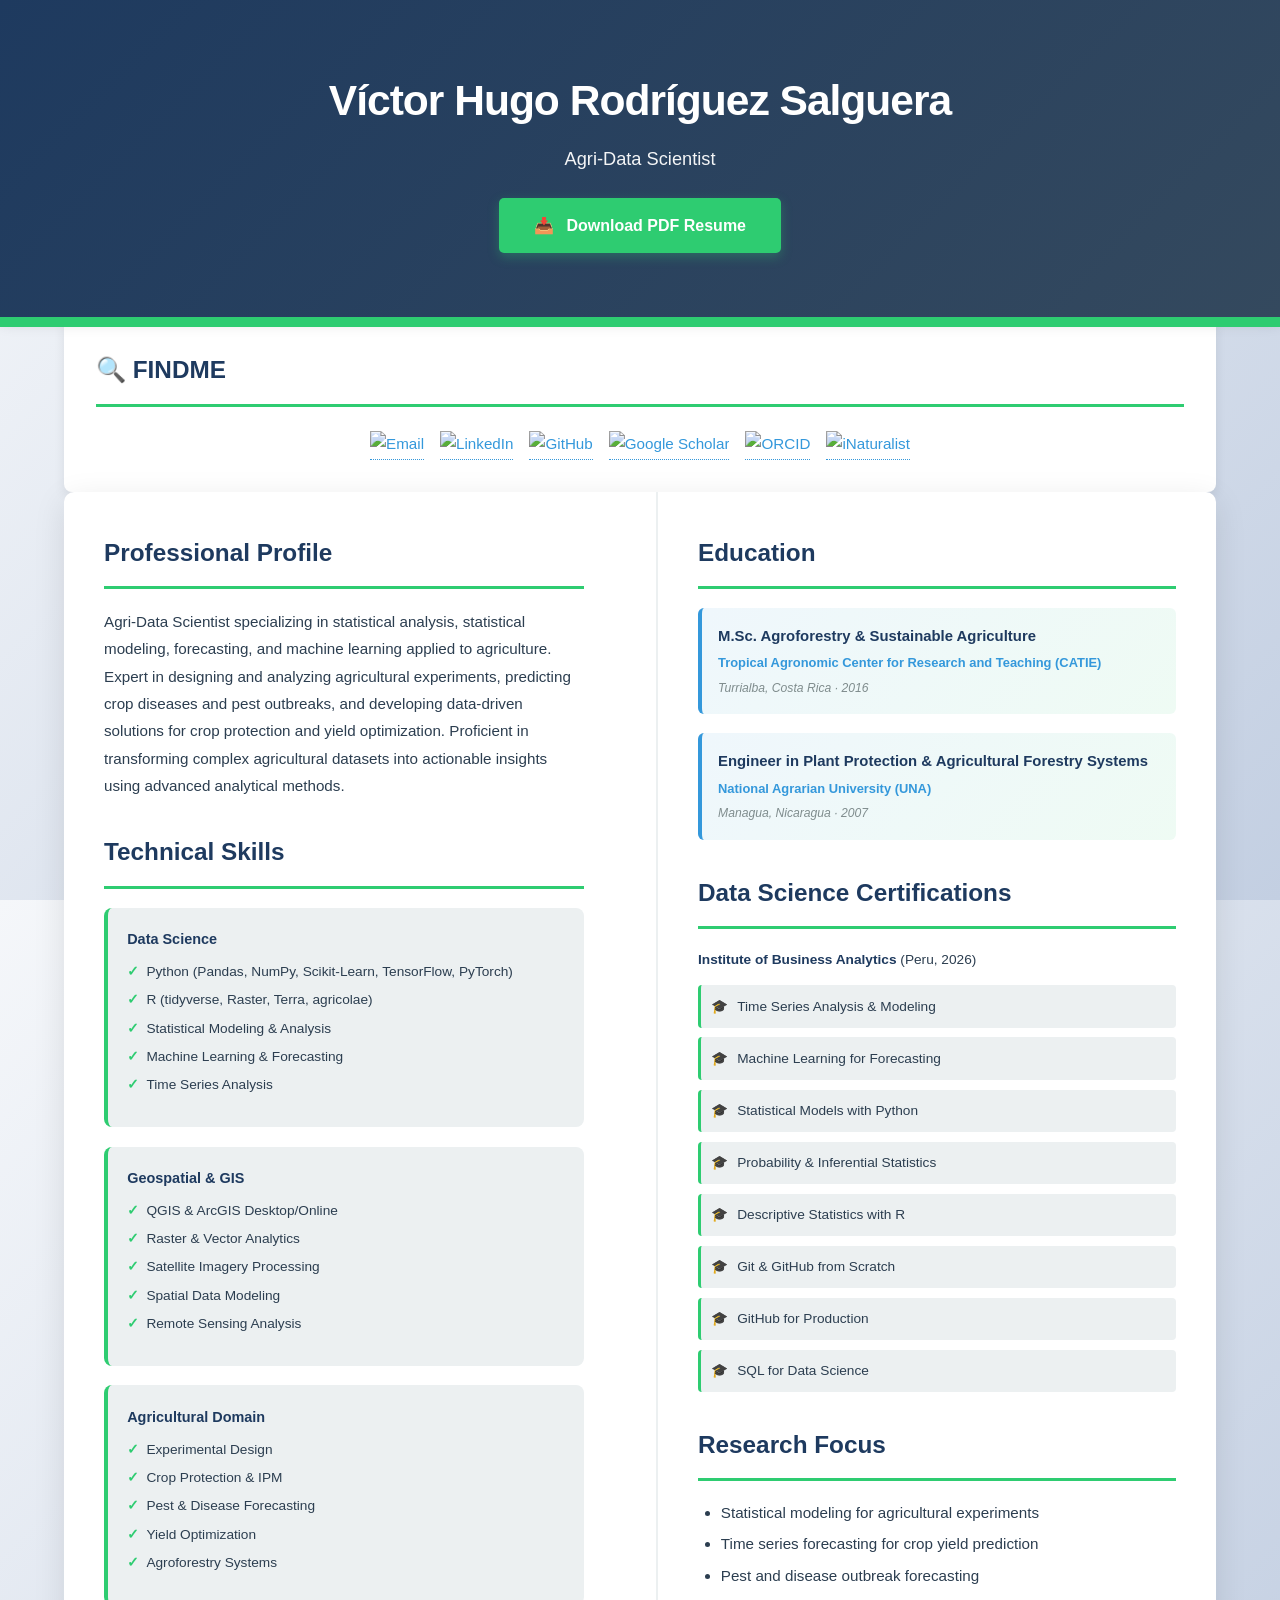
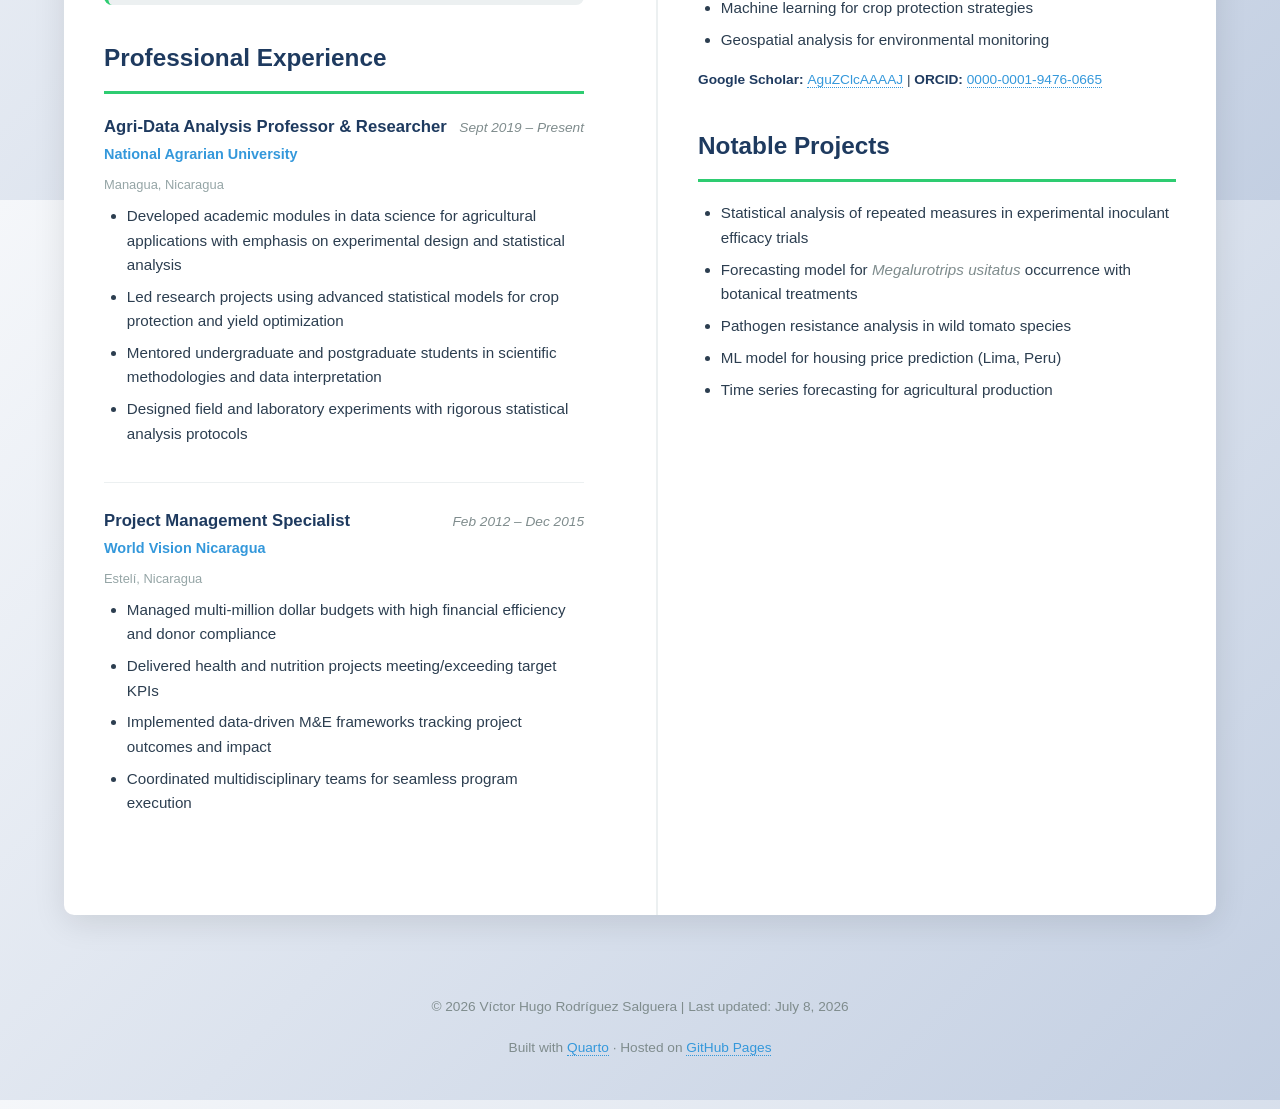
==== commit 1587e941: "Redesign with two-column layout, FINDME social badges, and updated professional profile" ====
--- a/docs/resume.html
+++ b/docs/resume.html
@@ -13,176 +13,189 @@
         <div class="header-content">
             <h1>Víctor Hugo Rodríguez Salguera</h1>
             <p class="subtitle">
-                Plant Protection Engineer · Master in Sustainable Agriculture & Agroforestry<br>
-                <strong>Agri-Data Scientist | Geospatial Data Science | Nature Analytics</strong>
+                Agri-Data Scientist
             </p>
             <a href="resume.pdf" class="download-btn" download>Download PDF Resume</a>
         </div>
     </header>
 
+    <!-- Find Me Section -->
     <div class="container">
-        <main>
-            <!-- Contact Section -->
-            <section class="contact-section">
-                <h2>📞 Contact Information</h2>
-                <ul>
-                    <li><strong>Email:</strong> <a href="mailto:vhugor0585@gmail.com">vhugor0585@gmail.com</a></li>
-                    <li><strong>LinkedIn:</strong> <a href="https://www.linkedin.com/in/rodr%C3%ADguez-salguera/?skipRedirect=true" target="_blank">Rodríguez Salguera</a></li>
-                    <li><strong>GitHub:</strong> <a href="https://github.com/VHugo-85" target="_blank">@VHugo-85</a></li>
-                    <li><strong>Google Scholar:</strong> <a href="https://scholar.google.com/citations?user=AguZClcAAAAJ&hl=es" target="_blank">AguZClcAAAAJ</a></li>
-                    <li><strong>ORCID:</strong> <a href="https://orcid.org/0000-0001-9476-0665" target="_blank">0000-0001-9476-0665</a></li>
-                    <li><strong>iNaturalist:</strong> <a href="https://www.inaturalist.org/people/rodriguez-salguera" target="_blank">rodriguez-salguera</a></li>
-                </ul>
-            </section>
-
-            <!-- Professional Summary -->
-            <section>
-                <h2>💼 Professional Summary</h2>
-                <p>Plant Protection Engineer and Master in Sustainable Agriculture & Agroforestry, specializing in the intersection of geospatial data science and nature analytics. Advanced proficiency in spatial analysis and data modeling using Python, R, QGIS, and ArcGIS to extract actionable, data-driven solutions for complex environmental challenges. Proven ability to translate domain expertise into scalable machine learning and analytical applications. Driven by continuous professional advancement and fully equipped to perform in high-stakes, multicultural professional environments.</p>
-            </section>
-
-            <!-- Technical Skills -->
-            <section>
-                <h2>🛠️ Technical & Core Skills</h2>
-                <div class="skills-grid">
-                    <div class="skill-category">
-                        <h4>Agri-Data Science</h4>
+        <section class="find-me-section">
+            <h2>🔍 FINDME</h2>
+            <div class="social-badges">
+                <a href="mailto:vhugor0585@gmail.com" target="_blank" class="badge">
+                    <img src="https://img.shields.io/badge/Email-D14836?style=for-the-badge&logo=gmail&logoColor=white" alt="Email">
+                </a>
+                <a href="https://www.linkedin.com/in/rodr%C3%ADguez-salguera/?skipRedirect=true" target="_blank" class="badge">
+                    <img src="https://img.shields.io/badge/LinkedIn-0A66C2?style=for-the-badge&logo=linkedin&logoColor=white" alt="LinkedIn">
+                </a>
+                <a href="https://github.com/VHugo-85" target="_blank" class="badge">
+                    <img src="https://img.shields.io/badge/GitHub-181717?style=for-the-badge&logo=github&logoColor=white" alt="GitHub">
+                </a>
+                <a href="https://scholar.google.com/citations?user=AguZClcAAAAJ&hl=es" target="_blank" class="badge">
+                    <img src="https://img.shields.io/badge/Google%20Scholar-4285F4?style=for-the-badge&logo=google-scholar&logoColor=white" alt="Google Scholar">
+                </a>
+                <a href="https://orcid.org/0000-0001-9476-0665" target="_blank" class="badge">
+                    <img src="https://img.shields.io/badge/ORCID-A6CE39?style=for-the-badge&logo=orcid&logoColor=white" alt="ORCID">
+                </a>
+                <a href="https://www.inaturalist.org/people/rodriguez-salguera" target="_blank" class="badge">
+                    <img src="https://img.shields.io/badge/iNaturalist-FF6C00?style=for-the-badge&logo=inaturalist&logoColor=white" alt="iNaturalist">
+                </a>
+            </div>
+        </section>
+    </div>
+
+    <div class="container">
+        <main class="two-column">
+            <!-- LEFT COLUMN -->
+            <div class="left-column">
+                <!-- Professional Summary -->
+                <section>
+                    <h2>Professional Profile</h2>
+                    <p>Agri-Data Scientist specializing in statistical analysis, statistical modeling, forecasting, and machine learning applied to agriculture. Expert in designing and analyzing agricultural experiments, predicting crop diseases and pest outbreaks, and developing data-driven solutions for crop protection and yield optimization. Proficient in transforming complex agricultural datasets into actionable insights using advanced analytical methods.</p>
+                </section>
+
+                <!-- Technical Skills -->
+                <section>
+                    <h2>Technical Skills</h2>
+                    <div class="skills-grid-single">
+                        <div class="skill-category">
+                            <h4>Data Science</h4>
+                            <ul>
+                                <li>Python (Pandas, NumPy, Scikit-Learn, TensorFlow, PyTorch)</li>
+                                <li>R (tidyverse, Raster, Terra, agricolae)</li>
+                                <li>Statistical Modeling & Analysis</li>
+                                <li>Machine Learning & Forecasting</li>
+                                <li>Time Series Analysis</li>
+                            </ul>
+                        </div>
+                        <div class="skill-category">
+                            <h4>Geospatial & GIS</h4>
+                            <ul>
+                                <li>QGIS & ArcGIS Desktop/Online</li>
+                                <li>Raster & Vector Analytics</li>
+                                <li>Satellite Imagery Processing</li>
+                                <li>Spatial Data Modeling</li>
+                                <li>Remote Sensing Analysis</li>
+                            </ul>
+                        </div>
+                        <div class="skill-category">
+                            <h4>Agricultural Domain</h4>
+                            <ul>
+                                <li>Experimental Design</li>
+                                <li>Crop Protection & IPM</li>
+                                <li>Pest & Disease Forecasting</li>
+                                <li>Yield Optimization</li>
+                                <li>Agroforestry Systems</li>
+                            </ul>
+                        </div>
+                    </div>
+                </section>
+
+                <!-- Professional Experience -->
+                <section>
+                    <h2>Professional Experience</h2>
+                    
+                    <div class="job-entry">
+                        <div class="job-header">
+                            <div>
+                                <div class="job-title">Agri-Data Analysis Professor & Researcher</div>
+                                <div class="job-company">National Agrarian University</div>
+                            </div>
+                            <div class="job-date">Sept 2019 – Present</div>
+                        </div>
+                        <div class="job-location">Managua, Nicaragua</div>
                         <ul>
-                            <li>Python (Pandas, NumPy, Scikit-Learn, TensorFlow)</li>
-                            <li>R (tidyverse, GEE API, Raster, Terra, Shiny)</li>
-                            <li>SQL & Database Management</li>
-                            <li>Git & GitHub</li>
-                            <li>Statistical Modeling</li>
+                            <li>Developed academic modules in data science for agricultural applications with emphasis on experimental design and statistical analysis</li>
+                            <li>Led research projects using advanced statistical models for crop protection and yield optimization</li>
+                            <li>Mentored undergraduate and postgraduate students in scientific methodologies and data interpretation</li>
+                            <li>Designed field and laboratory experiments with rigorous statistical analysis protocols</li>
                         </ul>
                     </div>
-                    <div class="skill-category">
-                        <h4>Geospatial Systems</h4>
+
+                    <div class="job-entry">
+                        <div class="job-header">
+                            <div>
+                                <div class="job-title">Project Management Specialist</div>
+                                <div class="job-company">World Vision Nicaragua</div>
+                            </div>
+                            <div class="job-date">Feb 2012 – Dec 2015</div>
+                        </div>
+                        <div class="job-location">Estelí, Nicaragua</div>
                         <ul>
-                            <li>QGIS & ArcGIS Desktop/Online</li>
-                            <li>Raster & Vector Analytics</li>
-                            <li>Satellite Imagery Processing</li>
-                            <li>Spatial Data Modeling</li>
-                            <li>Remote Sensing Analysis</li>
+                            <li>Managed multi-million dollar budgets with high financial efficiency and donor compliance</li>
+                            <li>Delivered health and nutrition projects meeting/exceeding target KPIs</li>
+                            <li>Implemented data-driven M&E frameworks tracking project outcomes and impact</li>
+                            <li>Coordinated multidisciplinary teams for seamless program execution</li>
                         </ul>
                     </div>
-                    <div class="skill-category">
-                        <h4>Agriculture & Environment</h4>
-                        <ul>
-                            <li>Plant Protection & IPM</li>
-                            <li>Agroforestry Systems</li>
-                            <li>Sustainable Agriculture</li>
-                            <li>Climate-Smart Agriculture</li>
-                            <li>Experimental Design</li>
-                        </ul>
-                    </div>
-                </div>
-            </section>
-
-            <!-- Professional Experience -->
-            <section>
-                <h2>💼 Professional Experience</h2>
-                
-                <div class="job-entry">
-                    <div class="job-header">
-                        <div>
-                            <div class="job-title">Agri-Data Analysis Professor & Researcher</div>
-                            <div class="job-company">National Agrarian University</div>
-                        </div>
-                        <div class="job-date">September 2019 – Present</div>
-                    </div>
-                    <div class="job-location">Managua, Nicaragua</div>
+                </section>
+            </div>
+
+            <!-- RIGHT COLUMN -->
+            <div class="right-column">
+                <!-- Education -->
+                <section>
+                    <h2>Education</h2>
+                    
+                    <div class="education-entry">
+                        <div class="degree">M.Sc. Agroforestry & Sustainable Agriculture</div>
+                        <div class="university">Tropical Agronomic Center for Research and Teaching (CATIE)</div>
+                        <div class="year">Turrialba, Costa Rica · 2016</div>
+                    </div>
+
+                    <div class="education-entry">
+                        <div class="degree">Engineer in Plant Protection & Agricultural Forestry Systems</div>
+                        <div class="university">National Agrarian University (UNA)</div>
+                        <div class="year">Managua, Nicaragua · 2007</div>
+                    </div>
+                </section>
+
+                <!-- Certifications -->
+                <section>
+                    <h2>Data Science Certifications</h2>
+                    <p class="cert-source"><strong>Institute of Business Analytics</strong> (Peru, 2026)</p>
+                    <div class="certifications-list">
+                        <div class="cert-item">Time Series Analysis & Modeling</div>
+                        <div class="cert-item">Machine Learning for Forecasting</div>
+                        <div class="cert-item">Statistical Models with Python</div>
+                        <div class="cert-item">Probability & Inferential Statistics</div>
+                        <div class="cert-item">Descriptive Statistics with R</div>
+                        <div class="cert-item">Git & GitHub from Scratch</div>
+                        <div class="cert-item">GitHub for Production</div>
+                        <div class="cert-item">SQL for Data Science</div>
+                    </div>
+                </section>
+
+                <!-- Research & Publications -->
+                <section>
+                    <h2>Research Focus</h2>
                     <ul>
-                        <li><strong>Capacity Building in Data Science:</strong> Spearheaded academic modules designed to build data science capabilities among students and professionals in experimental design and analysis</li>
-                        <li><strong>Applied Agricultural Research:</strong> Led cutting-edge research projects utilizing advanced statistical models to solve critical challenges in crop protection and yield optimization</li>
-                        <li><strong>Thesis Advisory & Mentorship:</strong> Served as lead thesis advisor for undergraduate and postgraduate students through rigorous scientific methodologies and successful defenses</li>
-                        <li><strong>Experimental Design:</strong> Provided expert consultancy in designing complex field and laboratory experiments with high-integrity statistical analysis</li>
+                        <li>Statistical modeling for agricultural experiments</li>
+                        <li>Time series forecasting for crop yield prediction</li>
+                        <li>Pest and disease outbreak forecasting</li>
+                        <li>Machine learning for crop protection strategies</li>
+                        <li>Geospatial analysis for environmental monitoring</li>
                     </ul>
-                </div>
-
-                <div class="job-entry">
-                    <div class="job-header">
-                        <div>
-                            <div class="job-title">Project Management Specialist</div>
-                            <div class="job-company">World Vision Nicaragua</div>
-                        </div>
-                        <div class="job-date">February 2012 – December 2015</div>
-                    </div>
-                    <div class="job-location">Estelí, Nicaragua</div>
+                    <p style="margin-top: 1rem; font-size: 0.9em;">
+                        <strong>Google Scholar:</strong> <a href="https://scholar.google.com/citations?user=AguZClcAAAAJ&hl=es" target="_blank">AguZClcAAAAJ</a> | 
+                        <strong>ORCID:</strong> <a href="https://orcid.org/0000-0001-9476-0665" target="_blank">0000-0001-9476-0665</a>
+                    </p>
+                </section>
+
+                <!-- Notable Projects -->
+                <section>
+                    <h2>Notable Projects</h2>
                     <ul>
-                        <li><strong>Budget Management:</strong> Managed multi-million dollar budgets with high efficiency and compliance to international donor guidelines</li>
-                        <li><strong>Project Delivery:</strong> Successfully delivered health and nutrition projects meeting and exceeding target KPIs</li>
-                        <li><strong>Monitoring & Evaluation:</strong> Implemented rigorous data-driven M&E frameworks transforming field data into actionable insights</li>
-                        <li><strong>Leadership:</strong> Coordinated multidisciplinary field teams, local authorities, and community leaders for seamless program execution</li>
+                        <li>Statistical analysis of repeated measures in experimental inoculant efficacy trials</li>
+                        <li>Forecasting model for <em>Megalurotrips usitatus</em> occurrence with botanical treatments</li>
+                        <li>Pathogen resistance analysis in wild tomato species</li>
+                        <li>ML model for housing price prediction (Lima, Peru)</li>
+                        <li>Time series forecasting for agricultural production</li>
                     </ul>
-                </div>
-            </section>
-
-            <!-- Education -->
-            <section>
-                <h2>🎓 Education</h2>
-                
-                <div class="education-entry">
-                    <div class="degree">M.Sc. in Agroforestry & Sustainable Agriculture</div>
-                    <div class="university">Tropical Agronomic Center for Research and Teaching (CATIE)</div>
-                    <div class="year">Turrialba, Costa Rica · 2016</div>
-                    <ul style="margin-top: 0.8rem;">
-                        <li>Specialized in sustainable production systems and environmental conservation</li>
-                        <li>Focus on agroforestry design and climate-smart agriculture</li>
-                    </ul>
-                </div>
-
-                <div class="education-entry">
-                    <div class="degree">Engineer in Plant Protection & Agricultural Forestry Systems</div>
-                    <div class="university">National Agrarian University (UNA)</div>
-                    <div class="year">Managua, Nicaragua · 2007</div>
-                    <ul style="margin-top: 0.8rem;">
-                        <li>Foundation in plant pathology, entomology, and crop management</li>
-                        <li>Emphasis on integrated pest management (IPM) and sustainable practices</li>
-                    </ul>
-                </div>
-            </section>
-
-            <!-- Certifications -->
-            <section>
-                <h2>📚 Data Science Certifications</h2>
-                <p><strong>Institute of Business Analytics</strong> (Peru, 2026)</p>
-                <div class="certifications-list">
-                    <div class="cert-item">Analysis and Modeling of Time Series</div>
-                    <div class="cert-item">Machine Learning Models for Forecasting</div>
-                    <div class="cert-item">Statistical Models with Python</div>
-                    <div class="cert-item">Probability and Inferential Statistics with R</div>
-                    <div class="cert-item">Descriptive Statistics with R</div>
-                    <div class="cert-item">Git and GitHub from Scratch</div>
-                    <div class="cert-item">GitHub for Production in Data Science</div>
-                    <div class="cert-item">SQL for Data Science</div>
-                </div>
-            </section>
-
-            <!-- Research & Publications -->
-            <section>
-                <h2>🔬 Research & Publications</h2>
-                <h3>Key Research Areas</h3>
-                <ul>
-                    <li>Statistical modeling for agricultural experiments</li>
-                    <li>Time series forecasting for crop yield prediction</li>
-                    <li>Geospatial analysis for land use and environmental monitoring</li>
-                    <li>Integrated pest management optimization using data science</li>
-                </ul>
-                <p><strong>Google Scholar Profile:</strong> <a href="https://scholar.google.com/citations?user=AguZClcAAAAJ&hl=es" target="_blank">AguZClcAAAAJ</a><br>
-                <strong>ORCID:</strong> <a href="https://orcid.org/0000-0001-9476-0665" target="_blank">0000-0001-9476-0665</a></p>
-            </section>
-
-            <!-- Notable Projects -->
-            <section>
-                <h2>🌱 Notable Projects</h2>
-                <ul>
-                    <li>Statistical analysis of repeated measures in experimental inoculant data</li>
-                    <li>Occurrence analysis of <em>Megalurotrips usitatus</em> with botanical and biological treatments</li>
-                    <li><em>Ralstonia</em> pathogen analysis in wild tomato species</li>
-                    <li>Machine learning model for housing price prediction in Lima, Peru</li>
-                    <li>Time series forecasting and machine learning applications in agricultural production</li>
-                </ul>
-            </section>
+                </section>
+            </div>
         </main>
     </div>
 
--- a/docs/styles.css
+++ b/docs/styles.css
@@ -96,46 +96,87 @@
   margin-right: 0.5rem;
 }
 
+/* Find Me Section */
+.find-me-section {
+  background: white;
+  padding: 2rem !important;
+  border-radius: 8px;
+  margin-bottom: 2rem;
+  box-shadow: 0 4px 12px rgba(0, 0, 0, 0.08);
+}
+
+.find-me-section h2 {
+  margin-bottom: 1.5rem;
+}
+
+.social-badges {
+  display: flex;
+  flex-wrap: wrap;
+  gap: 1rem;
+  justify-content: center;
+}
+
+.badge {
+  display: inline-block;
+  transition: transform 0.3s ease;
+}
+
+.badge:hover {
+  transform: translateY(-3px);
+}
+
+.badge img {
+  height: 28px;
+  display: block;
+}
+
 /* Main Container */
 .container {
-  max-width: 900px;
-  margin: 3rem auto;
+  max-width: 1200px;
+  margin: 0 auto;
   padding: 0 1.5rem;
 }
 
-main {
+main.two-column {
+  display: grid;
+  grid-template-columns: 1fr 1fr;
+  gap: 2rem;
   background: white;
   border-radius: 10px;
   box-shadow: 0 8px 32px rgba(0, 0, 0, 0.1);
   overflow: hidden;
 }
 
+.left-column, .right-column {
+  padding: 2.5rem;
+}
+
+.right-column {
+  border-left: 2px solid var(--light-gray);
+}
+
 section {
-  padding: 2.5rem;
-  border-bottom: 1px solid var(--light-gray);
+  margin-bottom: 2rem;
 }
 
 section:last-child {
-  border-bottom: none;
+  margin-bottom: 0;
 }
 
 /* Typography */
 h2 {
   color: var(--primary-color);
   font-weight: 700;
-  font-size: 1.8em;
+  font-size: 1.6em;
   margin-bottom: 1.2rem;
   padding-bottom: 0.8rem;
   border-bottom: 3px solid var(--accent-color);
-  display: flex;
-  align-items: center;
-  gap: 0.8rem;
 }
 
 h3 {
   color: var(--secondary-accent);
   font-weight: 600;
-  font-size: 1.3em;
+  font-size: 1.2em;
   margin-top: 1.2rem;
   margin-bottom: 0.5rem;
 }
@@ -143,9 +184,8 @@
 h4 {
   color: var(--text-color);
   font-weight: 600;
-  font-size: 1.05em;
-  margin-top: 0.8em;
-  margin-bottom: 0.3em;
+  font-size: 1em;
+  margin-bottom: 0.5em;
 }
 
 strong {
@@ -158,42 +198,21 @@
   font-style: italic;
 }
 
-/* Contact Information */
-.contact-section {
-  background: linear-gradient(135deg, rgba(30, 58, 95, 0.05) 0%, rgba(46, 204, 113, 0.05) 100%);
-}
-
-.contact-section ul {
-  list-style: none;
-  display: grid;
-  grid-template-columns: repeat(auto-fit, minmax(250px, 1fr));
-  gap: 1rem;
-}
-
-.contact-section li {
-  display: flex;
-  align-items: center;
-  gap: 0.8rem;
-  padding: 0.8rem;
-  background: white;
-  border-radius: 5px;
-  border-left: 4px solid var(--accent-color);
-}
-
-.contact-section strong {
-  min-width: 80px;
+p {
+  margin-bottom: 1rem;
+  line-height: 1.8;
 }
 
 /* Lists */
 ul, ol {
-  margin-left: 1.8em;
+  margin-left: 1.5em;
   margin-top: 0.5em;
   margin-bottom: 0.8em;
 }
 
 li {
-  margin-bottom: 0.6em;
-  line-height: 1.7;
+  margin-bottom: 0.5em;
+  line-height: 1.6;
 }
 
 /* Links */
@@ -208,13 +227,12 @@
 a:hover {
   color: var(--primary-color);
   border-bottom: 2px solid var(--primary-color);
-  padding-bottom: 2px;
 }
 
 /* Job Entry */
 .job-entry {
-  margin-bottom: 1.8rem;
-  padding-bottom: 1.8rem;
+  margin-bottom: 1.5rem;
+  padding-bottom: 1.5rem;
   border-bottom: 1px solid var(--light-gray);
 }
 
@@ -228,43 +246,43 @@
   align-items: baseline;
   flex-wrap: wrap;
   margin-bottom: 0.5rem;
-  gap: 1rem;
+  gap: 0.5rem;
 }
 
 .job-title {
   font-weight: 700;
   color: var(--primary-color);
-  font-size: 1.15em;
+  font-size: 1.1em;
 }
 
 .job-company {
   font-weight: 600;
   color: var(--secondary-accent);
+  font-size: 0.95em;
 }
 
 .job-date {
   color: #7f8c8d;
-  font-size: 0.95em;
+  font-size: 0.9em;
   font-style: italic;
   white-space: nowrap;
 }
 
 .job-location {
   color: #95a5a6;
-  font-size: 0.9em;
+  font-size: 0.85em;
+  margin-bottom: 0.5rem;
 }
 
 /* Skills Grid */
-.skills-grid {
+.skills-grid-single {
   display: grid;
-  grid-template-columns: repeat(auto-fit, minmax(280px, 1fr));
-  gap: 1.5rem;
-  margin-top: 1rem;
+  gap: 1.2rem;
 }
 
 .skill-category {
   background: var(--light-gray);
-  padding: 1.5rem;
+  padding: 1.2rem;
   border-radius: 8px;
   border-left: 4px solid var(--accent-color);
 }
@@ -272,7 +290,8 @@
 .skill-category h4 {
   color: var(--primary-color);
   margin-top: 0;
-  margin-bottom: 0.8rem;
+  margin-bottom: 0.6rem;
+  font-size: 0.95em;
 }
 
 .skill-category ul {
@@ -281,9 +300,10 @@
 }
 
 .skill-category li {
-  padding-left: 1.5rem;
+  padding-left: 1.2rem;
   position: relative;
-  margin-bottom: 0.5rem;
+  margin-bottom: 0.4rem;
+  font-size: 0.9em;
 }
 
 .skill-category li::before {
@@ -296,11 +316,11 @@
 
 /* Education Section */
 .education-entry {
-  margin-bottom: 1.8rem;
-  padding: 1.5rem;
+  margin-bottom: 1.2rem;
+  padding: 1rem;
   background: linear-gradient(135deg, rgba(52, 152, 219, 0.08) 0%, rgba(46, 204, 113, 0.08) 100%);
-  border-radius: 8px;
-  border-left: 5px solid var(--secondary-accent);
+  border-radius: 6px;
+  border-left: 4px solid var(--secondary-accent);
 }
 
 .education-entry:last-child {
@@ -310,45 +330,65 @@
 .degree {
   font-weight: 700;
   color: var(--primary-color);
-  font-size: 1.1em;
-  margin-bottom: 0.3rem;
+  font-size: 0.98em;
+  margin-bottom: 0.2rem;
 }
 
 .university {
   font-weight: 600;
   color: var(--secondary-accent);
+  font-size: 0.85em;
   margin-bottom: 0.2rem;
 }
 
 .year {
   color: #7f8c8d;
+  font-size: 0.8em;
+  font-style: italic;
+}
+
+/* Certification List */
+.cert-source {
   font-size: 0.9em;
-  font-style: italic;
-}
-
-/* Certification List */
+  margin-bottom: 0.8rem;
+}
+
 .certifications-list {
   display: grid;
-  gap: 0.8rem;
+  gap: 0.6rem;
 }
 
 .cert-item {
   display: flex;
   align-items: center;
-  gap: 0.8rem;
-  padding: 0.8rem;
+  gap: 0.6rem;
+  padding: 0.6rem;
   background: var(--light-gray);
-  border-radius: 5px;
+  border-radius: 4px;
   border-left: 3px solid var(--accent-color);
+  font-size: 0.9em;
 }
 
 .cert-item::before {
   content: '🎓';
-  font-size: 1.2em;
+  font-size: 1em;
   flex-shrink: 0;
 }
 
-/* Responsive */
+/* Responsive - Tablet */
+@media (max-width: 1024px) {
+  main.two-column {
+    grid-template-columns: 1fr;
+  }
+
+  .right-column {
+    border-left: none;
+    border-top: 2px solid var(--light-gray);
+    padding-top: 2.5rem;
+  }
+}
+
+/* Responsive - Mobile */
 @media (max-width: 768px) {
   header {
     padding: 2.5rem 1.5rem;
@@ -362,23 +402,31 @@
     font-size: 1rem;
   }
 
+  .download-btn {
+    width: 100%;
+    padding: 1rem;
+  }
+
+  main.two-column {
+    border-radius: 0;
+  }
+
+  .left-column, .right-column {
+    padding: 1.5rem;
+  }
+
+  .social-badges {
+    justify-content: flex-start;
+    gap: 0.8rem;
+  }
+
+  .badge img {
+    height: 24px;
+  }
+
   .job-header {
     flex-direction: column;
     align-items: flex-start;
-  }
-
-  .download-btn {
-    width: 100%;
-    padding: 1rem;
-    font-size: 1rem;
-  }
-
-  section {
-    padding: 1.5rem;
-  }
-
-  .skills-grid {
-    grid-template-columns: 1fr;
   }
 }
 
@@ -391,22 +439,25 @@
   }
 
   header {
-    padding: 2rem;
     background: var(--primary-color);
+  }
+
+  .find-me-section {
+    background: white;
+    border: 1px solid var(--light-gray);
   }
 
   .download-btn {
     display: none;
   }
 
-  main {
+  main.two-column {
     box-shadow: none;
     border-radius: 0;
   }
 
-  section {
+  .left-column, .right-column {
     page-break-inside: avoid;
-    padding: 1.5rem;
   }
 
   h1, h2, h3 {
@@ -430,6 +481,7 @@
   padding: 2rem;
   color: #7f8c8d;
   font-size: 0.9em;
+  margin-top: 3rem;
 }
 
 footer a {
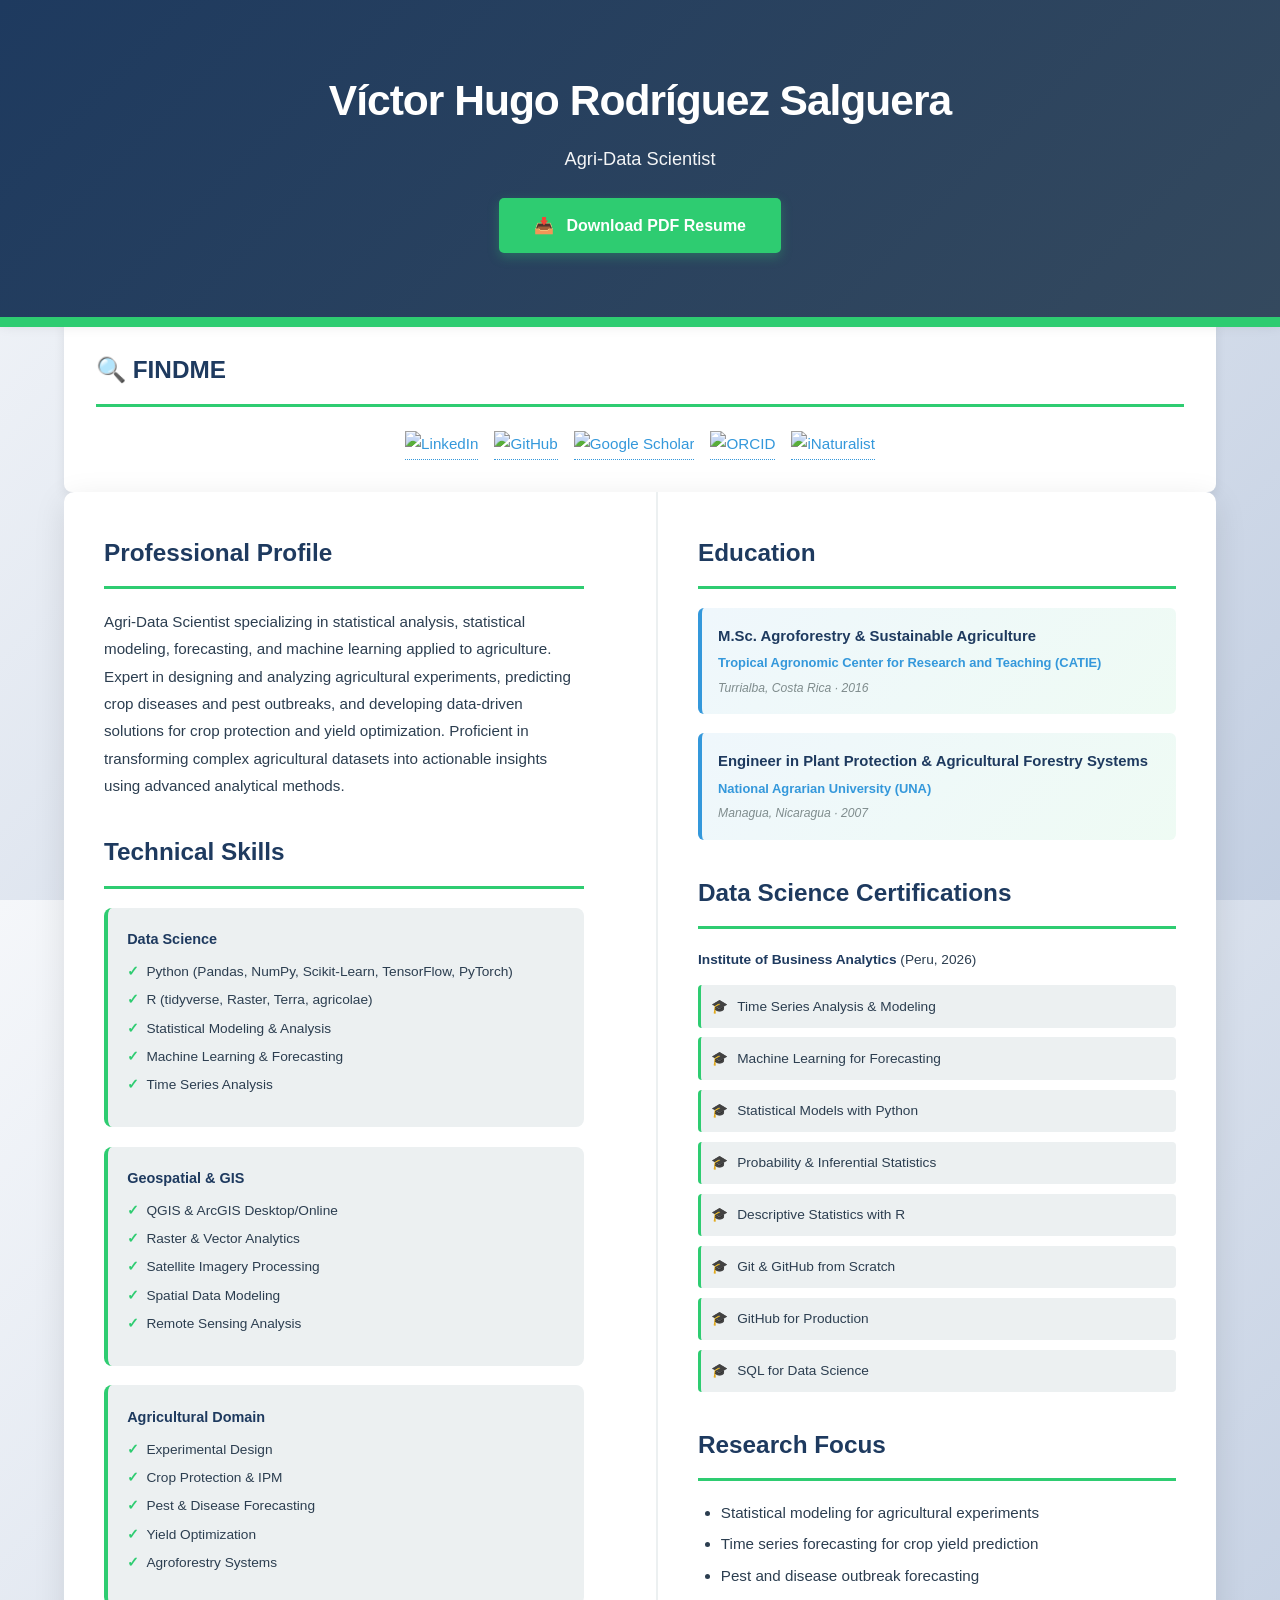
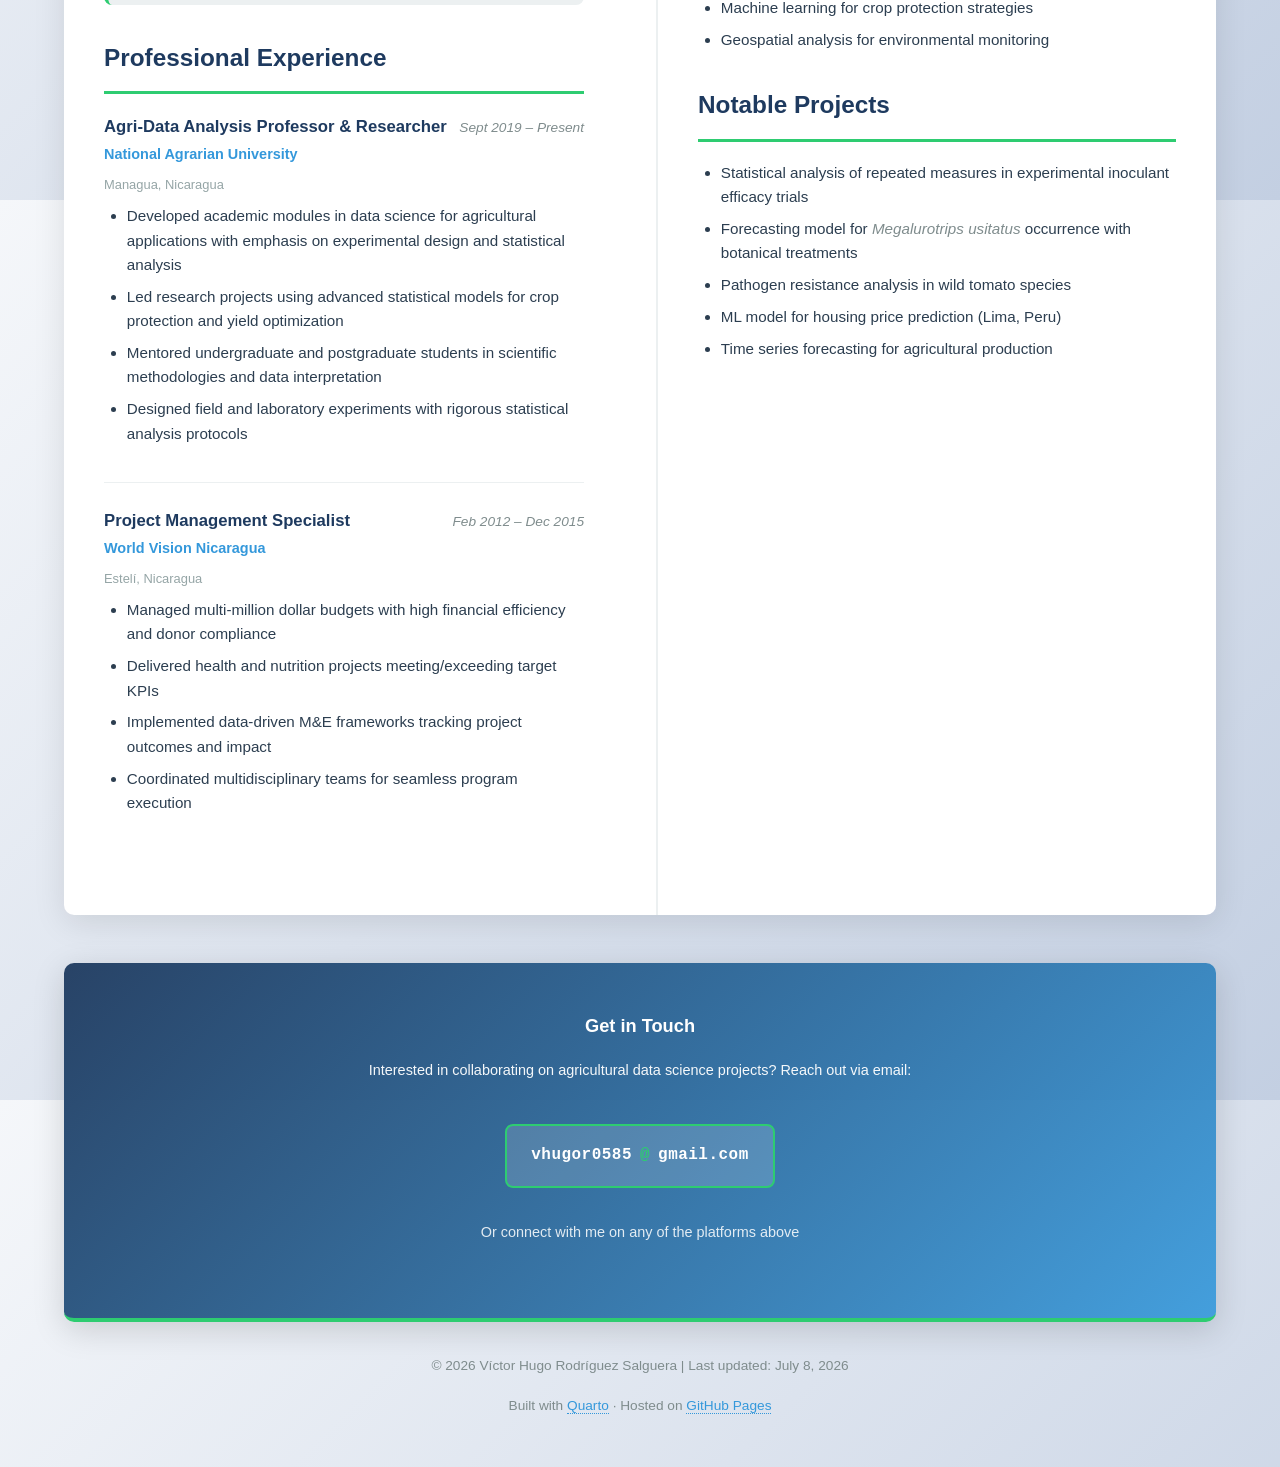
==== commit 10577977: "Remove Gmail link, move email to footer professionally, remove duplicate Scholar/ORCID from Research" ====
--- a/docs/resume.html
+++ b/docs/resume.html
@@ -24,9 +24,6 @@
         <section class="find-me-section">
             <h2>🔍 FINDME</h2>
             <div class="social-badges">
-                <a href="mailto:vhugor0585@gmail.com" target="_blank" class="badge">
-                    <img src="https://img.shields.io/badge/Email-D14836?style=for-the-badge&logo=gmail&logoColor=white" alt="Email">
-                </a>
                 <a href="https://www.linkedin.com/in/rodr%C3%ADguez-salguera/?skipRedirect=true" target="_blank" class="badge">
                     <img src="https://img.shields.io/badge/LinkedIn-0A66C2?style=for-the-badge&logo=linkedin&logoColor=white" alt="LinkedIn">
                 </a>
@@ -168,7 +165,7 @@
                     </div>
                 </section>
 
-                <!-- Research & Publications -->
+                <!-- Research Focus -->
                 <section>
                     <h2>Research Focus</h2>
                     <ul>
@@ -178,10 +175,6 @@
                         <li>Machine learning for crop protection strategies</li>
                         <li>Geospatial analysis for environmental monitoring</li>
                     </ul>
-                    <p style="margin-top: 1rem; font-size: 0.9em;">
-                        <strong>Google Scholar:</strong> <a href="https://scholar.google.com/citations?user=AguZClcAAAAJ&hl=es" target="_blank">AguZClcAAAAJ</a> | 
-                        <strong>ORCID:</strong> <a href="https://orcid.org/0000-0001-9476-0665" target="_blank">0000-0001-9476-0665</a>
-                    </p>
                 </section>
 
                 <!-- Notable Projects -->
@@ -199,6 +192,22 @@
         </main>
     </div>
 
+    <!-- Contact Section at Bottom -->
+    <div class="container">
+        <section class="contact-footer">
+            <div class="contact-content">
+                <h3>Get in Touch</h3>
+                <p>Interested in collaborating on agricultural data science projects? Reach out via email:</p>
+                <div class="email-display">
+                    <span>vhugor0585</span>
+                    <span class="email-at">@</span>
+                    <span>gmail.com</span>
+                </div>
+                <p class="contact-note">Or connect with me on any of the platforms above</p>
+            </div>
+        </section>
+    </div>
+
     <footer>
         <p>© 2026 Víctor Hugo Rodríguez Salguera | Last updated: July 8, 2026</p>
         <p>Built with <a href="https://quarto.org" target="_blank">Quarto</a> · Hosted on <a href="https://pages.github.com" target="_blank">GitHub Pages</a></p>
--- a/docs/styles.css
+++ b/docs/styles.css
@@ -177,8 +177,7 @@
   color: var(--secondary-accent);
   font-weight: 600;
   font-size: 1.2em;
-  margin-top: 1.2rem;
-  margin-bottom: 0.5rem;
+  margin-bottom: 0.8rem;
 }
 
 h4 {
@@ -375,6 +374,57 @@
   flex-shrink: 0;
 }
 
+/* Contact Footer Section */
+.contact-footer {
+  background: linear-gradient(135deg, rgba(30, 58, 95, 0.95) 0%, rgba(52, 152, 219, 0.9) 100%);
+  color: white;
+  padding: 3rem !important;
+  border-radius: 10px;
+  margin: 3rem 0;
+  box-shadow: 0 8px 32px rgba(0, 0, 0, 0.15);
+  text-align: center;
+  border-bottom: 4px solid var(--accent-color);
+}
+
+.contact-footer h3 {
+  color: white;
+  margin-bottom: 1rem;
+  border: none;
+  padding: 0;
+}
+
+.contact-footer p {
+  color: rgba(255, 255, 255, 0.95);
+  margin-bottom: 1.5rem;
+  font-size: 0.95em;
+}
+
+.email-display {
+  display: inline-flex;
+  align-items: center;
+  gap: 0.5rem;
+  background: rgba(255, 255, 255, 0.15);
+  padding: 1rem 1.5rem;
+  border-radius: 8px;
+  margin: 1rem 0;
+  font-family: 'Courier New', monospace;
+  font-weight: 600;
+  font-size: 1.05em;
+  letter-spacing: 0.5px;
+  border: 2px solid var(--accent-color);
+}
+
+.email-at {
+  color: var(--accent-color);
+  font-weight: bold;
+}
+
+.contact-note {
+  font-size: 0.85em;
+  opacity: 0.9;
+  margin-top: 1rem;
+}
+
 /* Responsive - Tablet */
 @media (max-width: 1024px) {
   main.two-column {
@@ -427,6 +477,11 @@
   .job-header {
     flex-direction: column;
     align-items: flex-start;
+  }
+
+  .email-display {
+    flex-direction: column;
+    gap: 0.3rem;
   }
 }
 
@@ -447,6 +502,10 @@
     border: 1px solid var(--light-gray);
   }
 
+  .contact-footer {
+    page-break-inside: avoid;
+  }
+
   .download-btn {
     display: none;
   }
@@ -481,7 +540,6 @@
   padding: 2rem;
   color: #7f8c8d;
   font-size: 0.9em;
-  margin-top: 3rem;
 }
 
 footer a {
